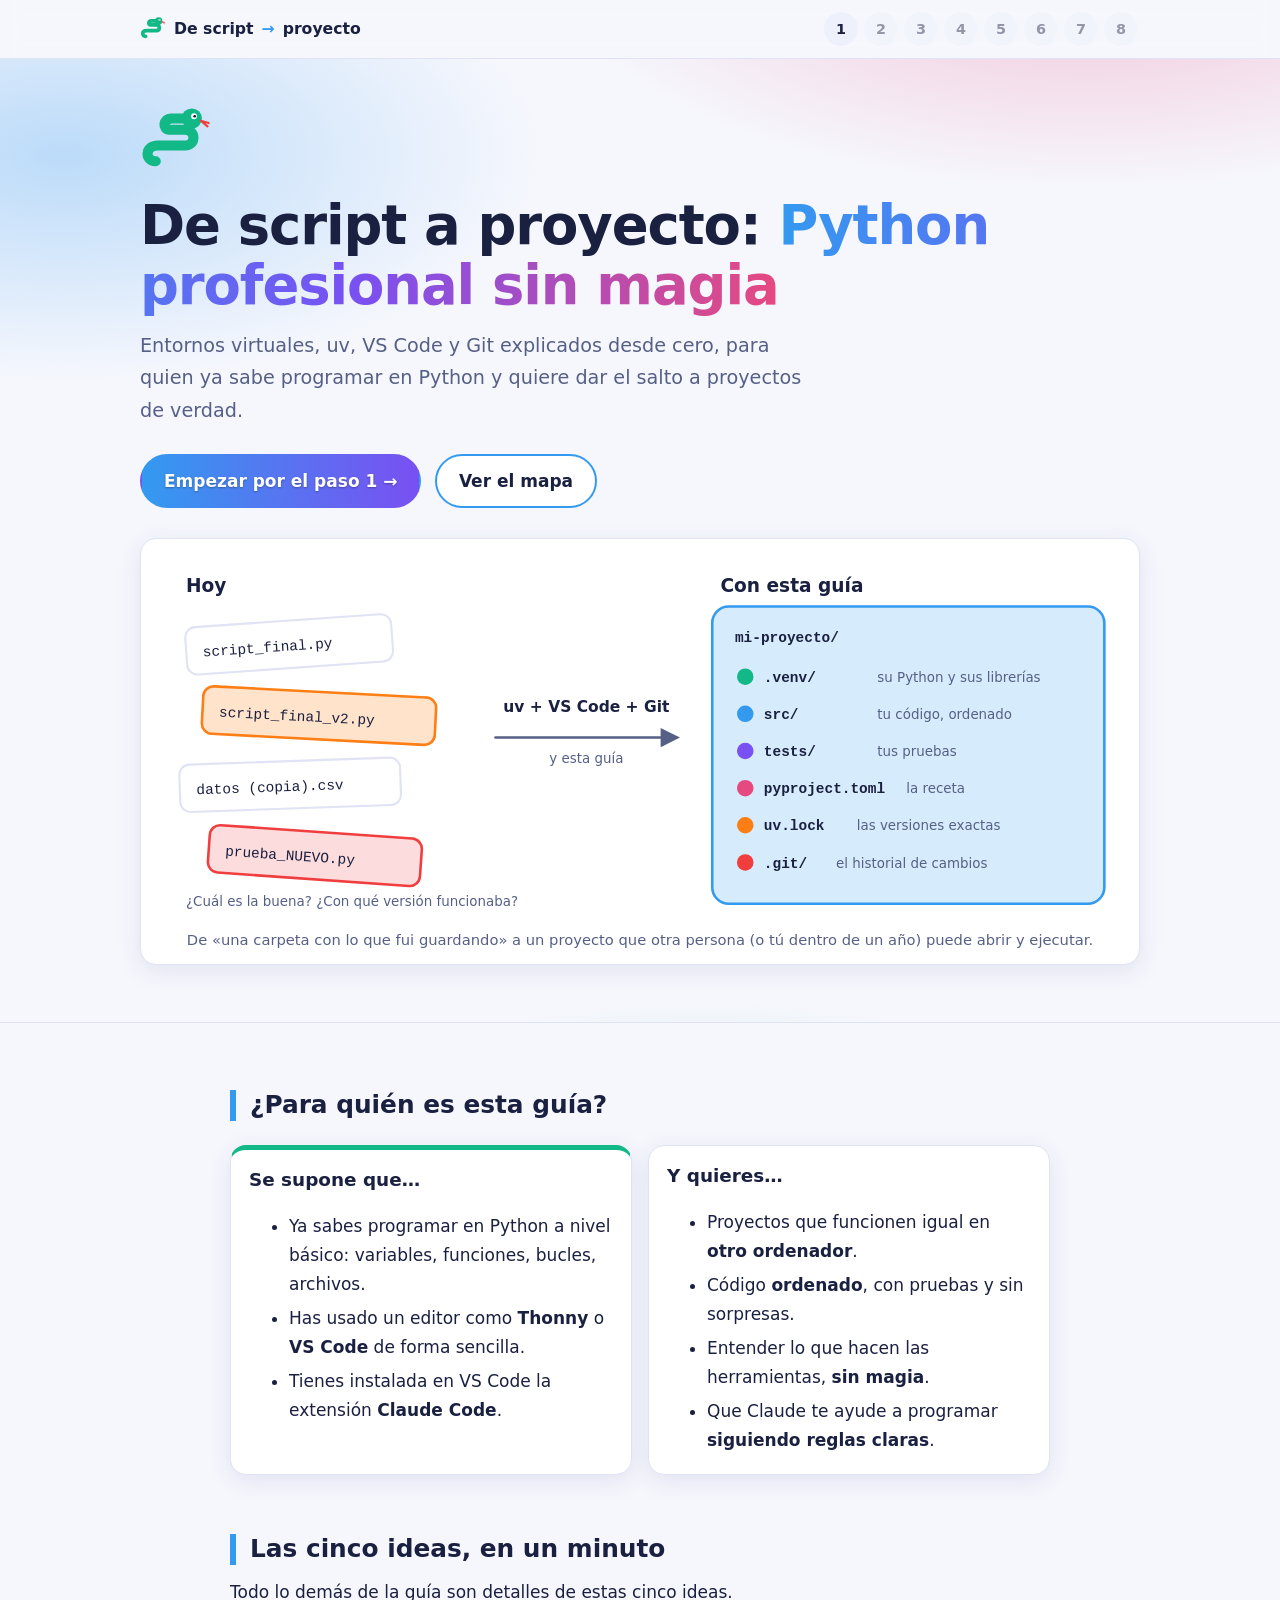
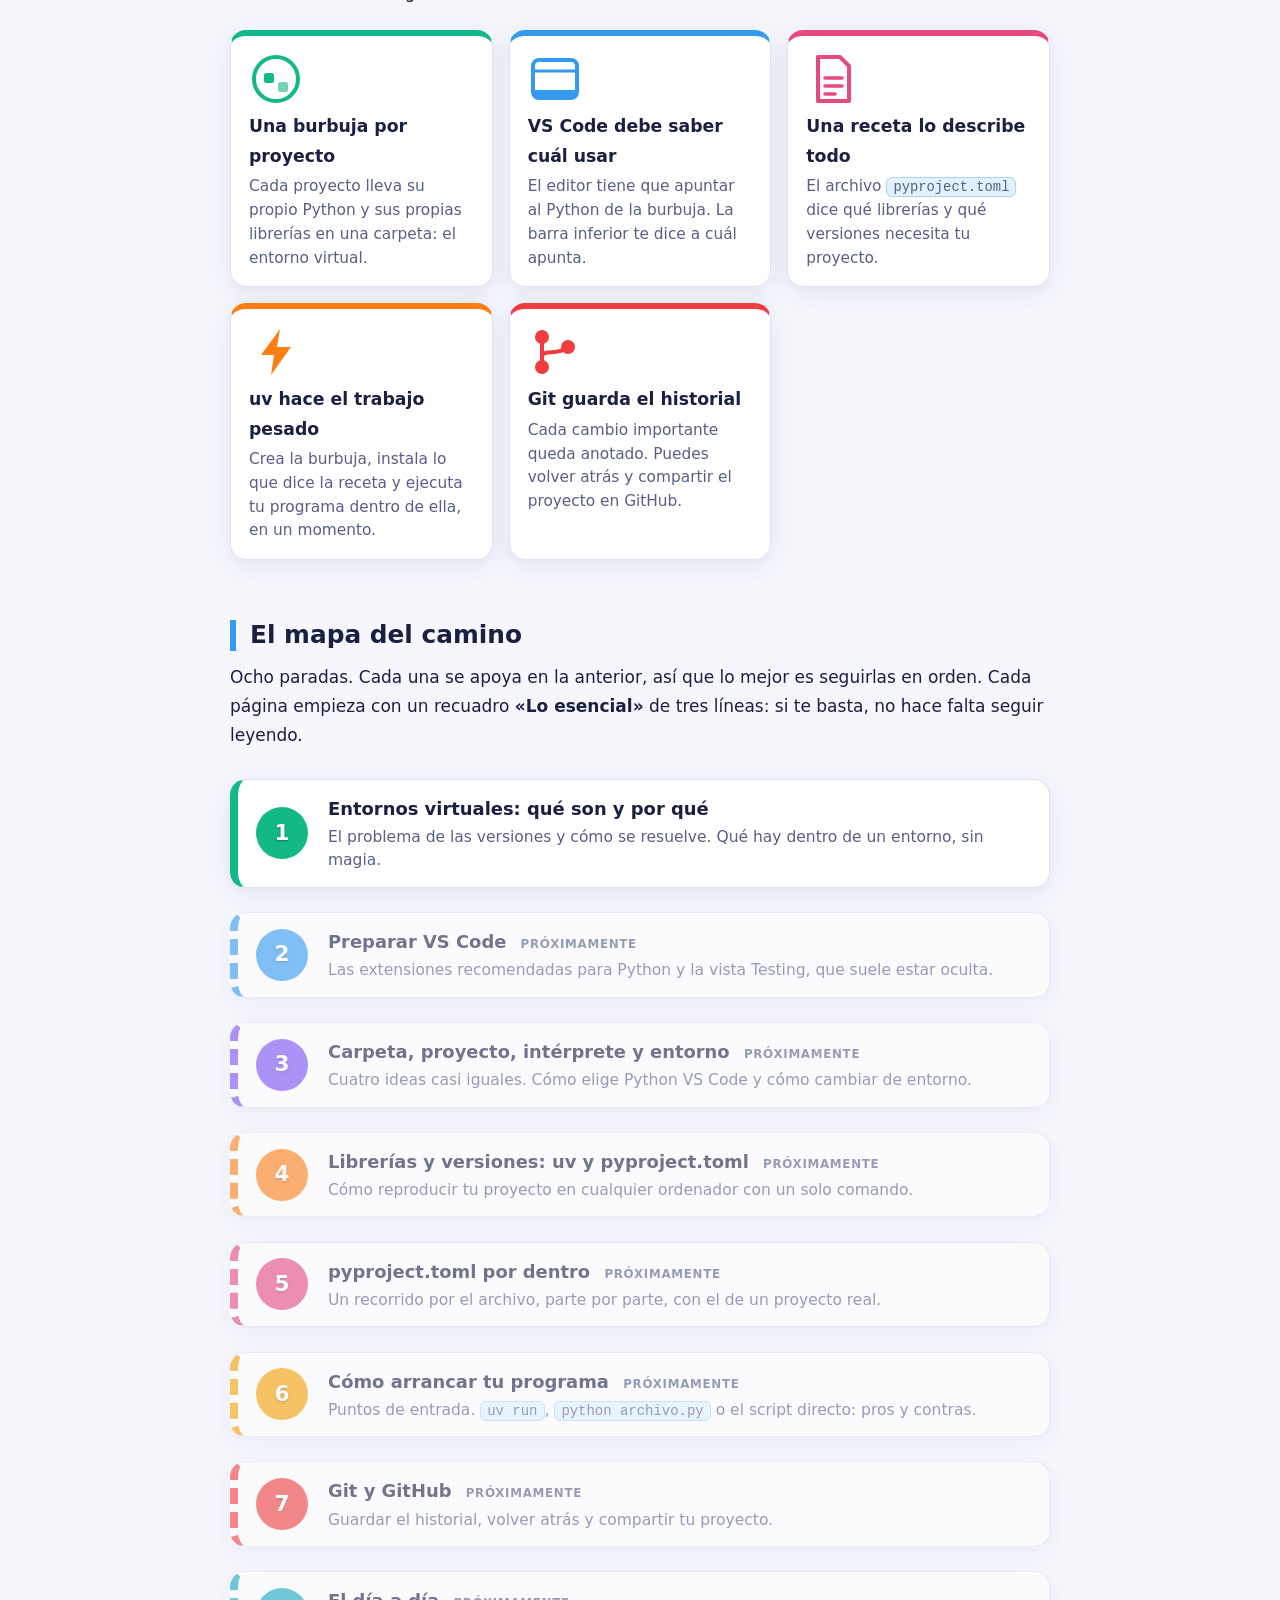
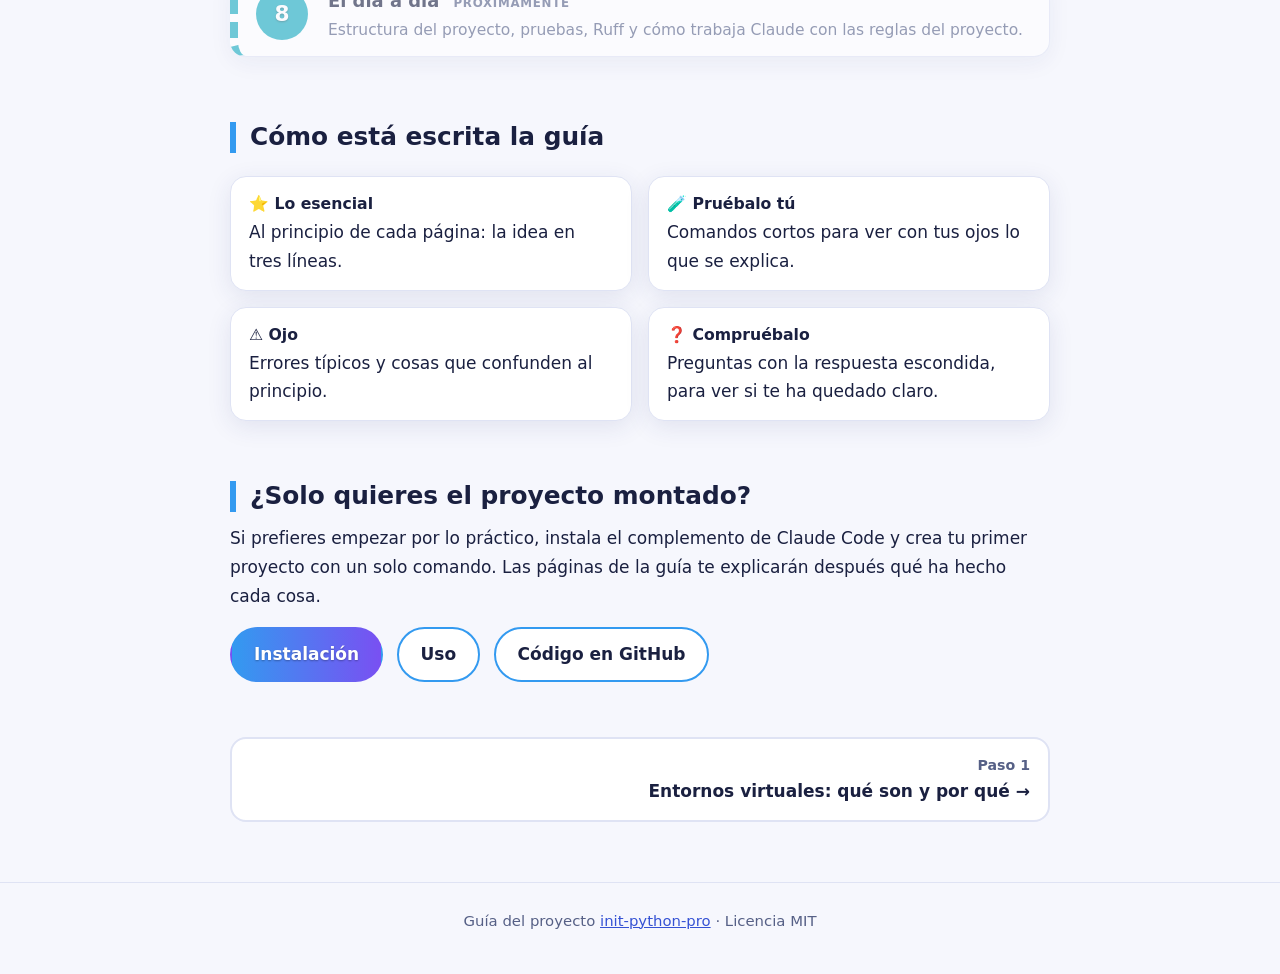
==== docs/index.html @ 2c2b17d3 "docs: serpiente propia en la cabecera y la portada Co-Authored-By: Claude Sonnet 5.5 <noreply@anthro" ====
<!DOCTYPE html>
<html lang="es">
<head>
  <meta charset="UTF-8">
  <meta name="viewport" content="width=device-width, initial-scale=1">
  <meta name="color-scheme" content="light dark">
  <title>De script a proyecto: Python profesional sin magia</title>
  <meta name="description" content="Entornos virtuales, uv, VS Code y Git explicados desde cero, para quien ya sabe programar en Python y quiere hacer proyectos más profesionales.">
  <link rel="icon" href="data:image/svg+xml,%3Csvg xmlns='http://www.w3.org/2000/svg' viewBox='0 0 100 100'%3E%3Ctext y='.9em' font-size='90'%3E🧭%3C/text%3E%3C/svg%3E">
  <link rel="stylesheet" href="estilo.css">
</head>
<body data-pagina="inicio">
  <a class="saltar" href="#contenido">Saltar al contenido</a>

  <header class="barra">
    <div class="barra-interior">
      <a class="marca" href="index.html" aria-current="page"><svg class="serpiente" viewBox="0 0 64 64" aria-hidden="true"><path d="M14 50 C4 50 4 36 16 36 L40 36 C50 36 50 22 40 22 L26 22 C20 22 20 12 28 12 L40 12" fill="none" stroke="#12b886" stroke-width="9" stroke-linecap="round" stroke-linejoin="round"/><circle cx="46" cy="12" r="9" fill="#12b886"/><circle cx="48" cy="10" r="2.6" fill="#fff"/><circle cx="48.6" cy="10" r="1.2" fill="#1b1b2f"/><path d="M54 14 l7 2 m-7 -2 l6 5" stroke="#f03e3e" stroke-width="2" stroke-linecap="round" fill="none"/></svg>De script <span>→</span> proyecto</a>
      <nav class="camino" aria-label="Pasos de la guía">
        <a href="entornos-virtuales.html" title="1. Entornos virtuales">1</a>
        <span title="2. Preparar VS Code (próximamente)">2</span>
        <span title="3. Carpeta, proyecto, intérprete y entorno (próximamente)">3</span>
        <span title="4. Librerías y versiones (próximamente)">4</span>
        <span title="5. pyproject.toml por dentro (próximamente)">5</span>
        <span title="6. Cómo arrancar tu programa (próximamente)">6</span>
        <span title="7. Git y GitHub (próximamente)">7</span>
        <span title="8. El día a día (próximamente)">8</span>
      </nav>
    </div>
  </header>

  <div class="hero">
    <div class="hero-interior">
      <div class="hero-serpiente"><svg class="serpiente grande" viewBox="0 0 64 64" aria-hidden="true"><path d="M14 50 C4 50 4 36 16 36 L40 36 C50 36 50 22 40 22 L26 22 C20 22 20 12 28 12 L40 12" fill="none" stroke="#12b886" stroke-width="9" stroke-linecap="round" stroke-linejoin="round"/><circle cx="46" cy="12" r="9" fill="#12b886"/><circle cx="48" cy="10" r="2.6" fill="#fff"/><circle cx="48.6" cy="10" r="1.2" fill="#1b1b2f"/><path d="M54 14 l7 2 m-7 -2 l6 5" stroke="#f03e3e" stroke-width="2" stroke-linecap="round" fill="none"/></svg></div>
      <h1>De script a proyecto: <em>Python profesional sin magia</em></h1>
      <p class="sub">Entornos virtuales, uv, VS Code y Git explicados desde cero, para quien ya sabe programar en Python y quiere dar el salto a proyectos de verdad.</p>
      <p>
        <a class="boton principal" href="entornos-virtuales.html">Empezar por el paso 1 →</a>
        <a class="boton" href="#mapa">Ver el mapa</a>
      </p>

      <figure class="ilustracion" style="margin-top: 26px;">
        <svg viewBox="0 0 940 350" role="img" aria-labelledby="hero-t hero-d">
          <title id="hero-t">De una carpeta con scripts sueltos a un proyecto ordenado</title>
          <desc id="hero-d">A la izquierda, archivos con nombres como script_final y script_final_v2 mezclados sin orden. A la derecha, una carpeta de proyecto con entorno virtual, código, pruebas, la receta pyproject.toml y el historial de Git.</desc>
          <defs>
            <marker id="flecha-hero" viewBox="0 0 12 12" refX="9" refY="6" markerWidth="9" markerHeight="9" orient="auto">
              <path d="M1 1 L11 6 L1 11 z" fill="var(--muted)"/>
            </marker>
          </defs>

          <text x="30" y="34" class="sv-titulo">Hoy</text>
          <g transform="rotate(-4 125 85)"><rect x="30" y="62" width="200" height="46" rx="10" class="sv-caja"/><text x="46" y="91" class="sv-mono">script_final.py</text></g>
          <g transform="rotate(3 145 152)"><rect x="46" y="130" width="226" height="46" rx="10" class="sv-naranja"/><text x="62" y="159" class="sv-mono">script_final_v2.py</text></g>
          <g transform="rotate(-2 125 222)"><rect x="24" y="198" width="214" height="46" rx="10" class="sv-caja"/><text x="40" y="227" class="sv-mono">datos (copia).csv</text></g>
          <g transform="rotate(4 150 288)"><rect x="52" y="266" width="206" height="46" rx="10" class="sv-rojo"/><text x="68" y="295" class="sv-mono">prueba_NUEVO.py</text></g>
          <text x="30" y="338" class="sv-pequeno">¿Cuál es la buena? ¿Con qué versión funcionaba?</text>

          <path d="M330 175 L505 175" class="sv-linea" marker-end="url(#flecha-hero)"/>
          <text x="418" y="150" text-anchor="middle" class="sv-text">uv + VS Code + Git</text>
          <text x="418" y="200" text-anchor="middle" class="sv-pequeno">y esta guía</text>

          <text x="548" y="34" class="sv-titulo">Con esta guía</text>
          <rect x="540" y="48" width="380" height="288" rx="16" class="sv-azul"/>
          <text x="562" y="82" class="sv-mono-b">mi-proyecto/</text>

          <circle cx="572" cy="116" r="8" class="sv-s-verde"/>
          <text x="590" y="121" class="sv-mono-b">.venv/</text>
          <text x="700" y="121" class="sv-pequeno">su Python y sus librerías</text>

          <circle cx="572" cy="152" r="8" class="sv-s-azul"/>
          <text x="590" y="157" class="sv-mono-b">src/</text>
          <text x="700" y="157" class="sv-pequeno">tu código, ordenado</text>

          <circle cx="572" cy="188" r="8" class="sv-s-violeta"/>
          <text x="590" y="193" class="sv-mono-b">tests/</text>
          <text x="700" y="193" class="sv-pequeno">tus pruebas</text>

          <circle cx="572" cy="224" r="8" class="sv-s-rosa"/>
          <text x="590" y="229" class="sv-mono-b">pyproject.toml</text>
          <text x="728" y="229" class="sv-pequeno">la receta</text>

          <circle cx="572" cy="260" r="8" class="sv-s-naranja"/>
          <text x="590" y="265" class="sv-mono-b">uv.lock</text>
          <text x="680" y="265" class="sv-pequeno">las versiones exactas</text>

          <circle cx="572" cy="296" r="8" class="sv-s-rojo"/>
          <text x="590" y="301" class="sv-mono-b">.git/</text>
          <text x="660" y="301" class="sv-pequeno">el historial de cambios</text>
        </svg>
        <figcaption>De «una carpeta con lo que fui guardando» a un proyecto que otra persona (o tú dentro de un año) puede abrir y ejecutar.</figcaption>
      </figure>
    </div>
  </div>

  <main id="contenido">

    <h2>¿Para quién es esta guía?</h2>
    <div class="dos-columnas">
      <div class="bien">
        <h3>Se supone que…</h3>
        <ul>
          <li>Ya sabes programar en Python a nivel básico: variables, funciones, bucles, archivos.</li>
          <li>Has usado un editor como <strong>Thonny</strong> o <strong>VS Code</strong> de forma sencilla.</li>
          <li>Tienes instalada en VS Code la extensión <strong>Claude Code</strong>.</li>
        </ul>
      </div>
      <div>
        <h3>Y quieres…</h3>
        <ul>
          <li>Proyectos que funcionen igual en <strong>otro ordenador</strong>.</li>
          <li>Código <strong>ordenado</strong>, con pruebas y sin sorpresas.</li>
          <li>Entender lo que hacen las herramientas, <strong>sin magia</strong>.</li>
          <li>Que Claude te ayude a programar <strong>siguiendo reglas claras</strong>.</li>
        </ul>
      </div>
    </div>

    <h2 id="ideas">Las cinco ideas, en un minuto</h2>
    <p>Todo lo demás de la guía son detalles de estas cinco ideas.</p>
    <div class="ideas">
      <div class="idea" style="--tono: var(--c-venv)">
        <svg viewBox="0 0 54 54" aria-hidden="true"><circle cx="27" cy="27" r="22" fill="none" stroke="var(--c-venv)" stroke-width="4"/><rect x="15" y="21" width="10" height="10" rx="2.5" fill="var(--c-venv)"/><rect x="29" y="30" width="10" height="10" rx="2.5" fill="var(--c-venv)" opacity="0.6"/></svg>
        <h3>Una burbuja por proyecto</h3>
        <p>Cada proyecto lleva su propio Python y sus propias librerías en una carpeta: el entorno virtual.</p>
      </div>
      <div class="idea" style="--tono: var(--c-vscode)">
        <svg viewBox="0 0 54 54" aria-hidden="true"><rect x="5" y="8" width="44" height="38" rx="6" fill="none" stroke="var(--c-vscode)" stroke-width="4"/><line x1="5" y1="19" x2="49" y2="19" stroke="var(--c-vscode)" stroke-width="3"/><rect x="5" y="38" width="44" height="8" rx="3" fill="var(--c-vscode)"/></svg>
        <h3>VS Code debe saber cuál usar</h3>
        <p>El editor tiene que apuntar al Python de la burbuja. La barra inferior te dice a cuál apunta.</p>
      </div>
      <div class="idea" style="--tono: var(--c-toml)">
        <svg viewBox="0 0 54 54" aria-hidden="true"><path d="M12 5h22l9 9v35H12z" fill="none" stroke="var(--c-toml)" stroke-width="4" stroke-linejoin="round"/><line x1="19" y1="26" x2="36" y2="26" stroke="var(--c-toml)" stroke-width="3.5" stroke-linecap="round"/><line x1="19" y1="34" x2="36" y2="34" stroke="var(--c-toml)" stroke-width="3.5" stroke-linecap="round"/><line x1="19" y1="42" x2="29" y2="42" stroke="var(--c-toml)" stroke-width="3.5" stroke-linecap="round"/></svg>
        <h3>Una receta lo describe todo</h3>
        <p>El archivo <code>pyproject.toml</code> dice qué librerías y qué versiones necesita tu proyecto.</p>
      </div>
      <div class="idea" style="--tono: var(--c-libs)">
        <svg viewBox="0 0 54 54" aria-hidden="true"><path d="M31 4 L12 30 H25 L22 50 L42 22 H28 Z" fill="var(--c-libs)" stroke-linejoin="round"/></svg>
        <h3>uv hace el trabajo pesado</h3>
        <p>Crea la burbuja, instala lo que dice la receta y ejecuta tu programa dentro de ella, en un momento.</p>
      </div>
      <div class="idea" style="--tono: var(--c-git)">
        <svg viewBox="0 0 54 54" aria-hidden="true"><path d="M14 18 V36" stroke="var(--c-git)" stroke-width="4" fill="none"/><path d="M14 32 C14 24 30 30 36 24" stroke="var(--c-git)" stroke-width="4" fill="none"/><circle cx="14" cy="12" r="7" fill="var(--c-git)"/><circle cx="14" cy="42" r="7" fill="var(--c-git)"/><circle cx="40" cy="22" r="7" fill="var(--c-git)"/></svg>
        <h3>Git guarda el historial</h3>
        <p>Cada cambio importante queda anotado. Puedes volver atrás y compartir el proyecto en GitHub.</p>
      </div>
    </div>

    <h2 id="mapa">El mapa del camino</h2>
    <p>Ocho paradas. Cada una se apoya en la anterior, así que lo mejor es seguirlas en orden. Cada página empieza con un recuadro <strong>«Lo esencial»</strong> de tres líneas: si te basta, no hace falta seguir leyendo.</p>

    <ol class="mapa">
      <li>
        <a class="parada" style="--tono: var(--c-venv)" href="entornos-virtuales.html">
          <span class="num">1</span>
          <span><h3>Entornos virtuales: qué son y por qué</h3><p>El problema de las versiones y cómo se resuelve. Qué hay dentro de un entorno, sin magia.</p></span>
        </a>
      </li>
      <li>
        <div class="parada pronto" style="--tono: var(--c-vscode)">
          <span class="num">2</span>
          <span><h3>Preparar VS Code <span class="pronto-etiqueta">Próximamente</span></h3><p>Las extensiones recomendadas para Python y la vista Testing, que suele estar oculta.</p></span>
        </div>
      </li>
      <li>
        <div class="parada pronto" style="--tono: var(--c-conceptos)">
          <span class="num">3</span>
          <span><h3>Carpeta, proyecto, intérprete y entorno <span class="pronto-etiqueta">Próximamente</span></h3><p>Cuatro ideas casi iguales. Cómo elige Python VS Code y cómo cambiar de entorno.</p></span>
        </div>
      </li>
      <li>
        <div class="parada pronto" style="--tono: var(--c-libs)">
          <span class="num">4</span>
          <span><h3>Librerías y versiones: uv y pyproject.toml <span class="pronto-etiqueta">Próximamente</span></h3><p>Cómo reproducir tu proyecto en cualquier ordenador con un solo comando.</p></span>
        </div>
      </li>
      <li>
        <div class="parada pronto" style="--tono: var(--c-toml)">
          <span class="num">5</span>
          <span><h3>pyproject.toml por dentro <span class="pronto-etiqueta">Próximamente</span></h3><p>Un recorrido por el archivo, parte por parte, con el de un proyecto real.</p></span>
        </div>
      </li>
      <li>
        <div class="parada pronto" style="--tono: var(--c-arrancar)">
          <span class="num">6</span>
          <span><h3>Cómo arrancar tu programa <span class="pronto-etiqueta">Próximamente</span></h3><p>Puntos de entrada. <code>uv run</code>, <code>python archivo.py</code> o el script directo: pros y contras.</p></span>
        </div>
      </li>
      <li>
        <div class="parada pronto" style="--tono: var(--c-git)">
          <span class="num">7</span>
          <span><h3>Git y GitHub <span class="pronto-etiqueta">Próximamente</span></h3><p>Guardar el historial, volver atrás y compartir tu proyecto.</p></span>
        </div>
      </li>
      <li>
        <div class="parada pronto" style="--tono: var(--c-dia)">
          <span class="num">8</span>
          <span><h3>El día a día <span class="pronto-etiqueta">Próximamente</span></h3><p>Estructura del proyecto, pruebas, Ruff y cómo trabaja Claude con las reglas del proyecto.</p></span>
        </div>
      </li>
    </ol>

    <h2>Cómo está escrita la guía</h2>
    <div class="dos-columnas">
      <div class="recuadro esencial" style="margin:0">
        <span class="etiqueta">⭐ Lo esencial</span>
        Al principio de cada página: la idea en tres líneas.
      </div>
      <div class="recuadro pruebalo" style="margin:0">
        <span class="etiqueta">🧪 Pruébalo tú</span>
        Comandos cortos para ver con tus ojos lo que se explica.
      </div>
      <div class="recuadro ojo" style="margin:0">
        <span class="etiqueta">⚠️ Ojo</span>
        Errores típicos y cosas que confunden al principio.
      </div>
      <div class="recuadro dato" style="margin:0">
        <span class="etiqueta">❓ Compruébalo</span>
        Preguntas con la respuesta escondida, para ver si te ha quedado claro.
      </div>
    </div>

    <h2>¿Solo quieres el proyecto montado?</h2>
    <p>Si prefieres empezar por lo práctico, instala el complemento de Claude Code y crea tu primer proyecto con un solo comando. Las páginas de la guía te explicarán después qué ha hecho cada cosa.</p>
    <p>
      <a class="boton principal" href="https://github.com/clamaveruma/init-python-pro/blob/main/docs/instalacion.md">Instalación</a>
      <a class="boton" href="https://github.com/clamaveruma/init-python-pro/blob/main/docs/uso.md">Uso</a>
      <a class="boton" href="https://github.com/clamaveruma/init-python-pro">Código en GitHub</a>
    </p>

    <nav class="navegacion" aria-label="Siguiente página">
      <a class="sig" href="entornos-virtuales.html" style="flex-basis: 100%;"><small>Paso 1</small>Entornos virtuales: qué son y por qué →</a>
    </nav>
  </main>

  <footer class="pie">
    Guía del proyecto <a href="https://github.com/clamaveruma/init-python-pro">init-python-pro</a> · Licencia MIT
  </footer>
</body>
</html>
---- docs/estilo.css ----
/* De script a proyecto: estilo común de la guía.
   Claro y oscuro automáticos. Cada página fija su color con body[data-pagina]. */

:root {
  --bg: #f6f7fd;
  --surface: #ffffff;
  --surface-2: #eef0fb;
  --text: #1a2040;
  --muted: #566086;
  --border: #dfe3f4;
  --link: #3552d4;
  --sombra: 0 6px 24px rgba(40, 50, 120, 0.1);

  --c-venv: #12b886;
  --c-vscode: #339af0;
  --c-conceptos: #7950f2;
  --c-libs: #fd7e14;
  --c-toml: #e64980;
  --c-arrancar: #f59f00;
  --c-git: #f03e3e;
  --c-dia: #15aabf;

  --acento: var(--c-venv);
  --terminal-bg: #12162f;
  --terminal-text: #e6e9ff;
  --radio: 16px;
}

@media (prefers-color-scheme: dark) {
  :root {
    --bg: #0d1126;
    --surface: #161b38;
    --surface-2: #1d2346;
    --text: #eef0ff;
    --muted: #a6aed4;
    --border: #2b325c;
    --link: #8fa4ff;
    --sombra: 0 6px 24px rgba(0, 0, 0, 0.35);
    --terminal-bg: #0a0d1f;
  }
}

body[data-pagina="inicio"] { --acento: var(--c-vscode); }
body[data-pagina="entornos"] { --acento: var(--c-venv); }
body[data-pagina="vscode"] { --acento: var(--c-vscode); }
body[data-pagina="conceptos"] { --acento: var(--c-conceptos); }
body[data-pagina="librerias"] { --acento: var(--c-libs); }
body[data-pagina="toml"] { --acento: var(--c-toml); }
body[data-pagina="arrancar"] { --acento: var(--c-arrancar); }
body[data-pagina="git"] { --acento: var(--c-git); }
body[data-pagina="dia"] { --acento: var(--c-dia); }

* { box-sizing: border-box; }

html { scroll-behavior: smooth; }

body {
  margin: 0;
  background: var(--bg);
  color: var(--text);
  font: 17px/1.7 system-ui, -apple-system, "Segoe UI", Roboto, "Helvetica Neue", Arial, sans-serif;
  -webkit-font-smoothing: antialiased;
}

a { color: var(--link); }
a:hover { text-decoration-thickness: 2px; }

.saltar {
  position: absolute;
  left: -999px;
  top: 8px;
  background: var(--surface);
  padding: 8px 14px;
  border-radius: 8px;
  z-index: 100;
}
.saltar:focus { left: 8px; }

/* ---------- Barra superior con el camino ---------- */
.barra {
  position: sticky;
  top: 0;
  z-index: 50;
  background: color-mix(in srgb, var(--bg) 88%, transparent);
  backdrop-filter: blur(10px);
  border-bottom: 1px solid var(--border);
}
.barra-interior {
  max-width: 1040px;
  margin: 0 auto;
  padding: 10px 20px;
  display: flex;
  align-items: center;
  gap: 18px;
}
.marca {
  font-weight: 800;
  text-decoration: none;
  color: var(--text);
  white-space: nowrap;
  font-size: 0.98rem;
}
.marca { display: inline-flex; align-items: center; gap: 8px; }
.serpiente { width: 26px; height: 26px; flex: none; }
.serpiente.grande { width: 72px; height: 72px; }
.hero-serpiente { margin-bottom: 10px; }
.marca span { color: var(--acento); }
.camino {
  display: flex;
  gap: 6px;
  overflow-x: auto;
  padding: 2px;
  scrollbar-width: none;
  margin-left: auto;
}
.camino::-webkit-scrollbar { display: none; }
.camino a,
.camino span {
  flex: none;
  min-width: 34px;
  height: 34px;
  display: grid;
  place-items: center;
  border-radius: 999px;
  font-weight: 700;
  font-size: 0.9rem;
  text-decoration: none;
  color: var(--text);
  background: var(--surface-2);
  border: 2px solid transparent;
}
.camino a:hover { border-color: var(--acento); }
.camino a[aria-current="page"] {
  background: var(--acento);
  color: #fff;
  text-shadow: 0 1px 2px rgba(0, 0, 0, 0.35);
}
.camino span { opacity: 0.45; cursor: default; }

/* ---------- Estructura ---------- */
main { max-width: 860px; margin: 0 auto; padding: 8px 20px 60px; }
.ancho { max-width: 1040px; margin: 0 auto; padding: 0 20px; }

.hero {
  background:
    radial-gradient(900px 380px at 85% -10%, color-mix(in srgb, var(--c-toml) 30%, transparent), transparent 60%),
    radial-gradient(800px 380px at 5% 10%, color-mix(in srgb, var(--c-vscode) 30%, transparent), transparent 60%),
    radial-gradient(700px 360px at 55% 120%, color-mix(in srgb, var(--c-venv) 28%, transparent), transparent 60%),
    var(--bg);
  border-bottom: 1px solid var(--border);
}
.hero-interior { max-width: 1040px; margin: 0 auto; padding: 46px 20px 30px; }
.hero h1 {
  font-size: clamp(2rem, 5.4vw, 3.4rem);
  line-height: 1.1;
  margin: 0 0 14px;
  letter-spacing: -0.02em;
}
.hero h1 em {
  font-style: normal;
  background: linear-gradient(90deg, var(--c-vscode), var(--c-conceptos), var(--c-toml));
  -webkit-background-clip: text;
  background-clip: text;
  color: transparent;
}
.hero .sub { font-size: 1.2rem; color: var(--muted); max-width: 680px; margin: 0 0 22px; }

.cabecera-pagina {
  margin: 34px 0 6px;
  padding: 26px 26px 22px;
  border-radius: var(--radio);
  background:
    linear-gradient(135deg, color-mix(in srgb, var(--acento) 22%, var(--surface)), var(--surface) 70%);
  border: 1px solid color-mix(in srgb, var(--acento) 35%, var(--border));
  box-shadow: var(--sombra);
}
.paso {
  display: inline-block;
  font-size: 0.82rem;
  font-weight: 800;
  letter-spacing: 0.06em;
  text-transform: uppercase;
  color: var(--text);
  background: color-mix(in srgb, var(--acento) 30%, var(--surface));
  padding: 3px 12px;
  border-radius: 999px;
}
.cabecera-pagina h1 { font-size: clamp(1.7rem, 4.4vw, 2.5rem); line-height: 1.15; margin: 10px 0 6px; letter-spacing: -0.01em; }
.cabecera-pagina p { margin: 0; color: var(--muted); font-size: 1.08rem; }

h2 {
  font-size: 1.55rem;
  line-height: 1.25;
  margin: 2.4em 0 0.5em;
  padding-left: 14px;
  border-left: 6px solid var(--acento);
}
h3 { font-size: 1.15rem; margin: 1.6em 0 0.3em; }
p { margin: 0.7em 0; }
li { margin: 0.3em 0; }
strong { font-weight: 700; }

code {
  font-family: ui-monospace, "SF Mono", "Cascadia Code", Menlo, Consolas, monospace;
  font-size: 0.9em;
  background: color-mix(in srgb, var(--acento) 14%, var(--surface));
  border: 1px solid color-mix(in srgb, var(--acento) 25%, var(--border));
  padding: 1px 6px;
  border-radius: 6px;
  word-break: break-word;
}

/* ---------- Recuadros ---------- */
.recuadro {
  border-radius: var(--radio);
  padding: 16px 20px;
  margin: 1.4em 0;
  border: 1px solid var(--border);
  background: var(--surface);
  box-shadow: var(--sombra);
}
.recuadro > :first-child { margin-top: 0; }
.recuadro > :last-child { margin-bottom: 0; }
.recuadro .etiqueta {
  display: block;
  font-weight: 800;
  margin-bottom: 6px;
  font-size: 0.98rem;
}
.esencial {
  background: color-mix(in srgb, var(--acento) 12%, var(--surface));
  border-color: color-mix(in srgb, var(--acento) 45%, var(--border));
}
.pruebalo {
  background: color-mix(in srgb, var(--c-conceptos) 10%, var(--surface));
  border-color: color-mix(in srgb, var(--c-conceptos) 40%, var(--border));
}
.ojo {
  background: color-mix(in srgb, var(--c-arrancar) 14%, var(--surface));
  border-color: color-mix(in srgb, var(--c-arrancar) 50%, var(--border));
}
.dato {
  background: color-mix(in srgb, var(--c-vscode) 10%, var(--surface));
  border-color: color-mix(in srgb, var(--c-vscode) 40%, var(--border));
}

/* ---------- Terminal ---------- */
pre.terminal {
  background: var(--terminal-bg);
  color: var(--terminal-text);
  border-radius: 14px;
  padding: 16px 18px 18px;
  margin: 1em 0;
  overflow-x: auto;
  font: 0.88rem/1.6 ui-monospace, "SF Mono", "Cascadia Code", Menlo, Consolas, monospace;
  border: 1px solid #2a3158;
  box-shadow: var(--sombra);
}
pre.terminal::before {
  content: "";
  display: block;
  width: 11px;
  height: 11px;
  border-radius: 50%;
  background: #ff6b6b;
  box-shadow: 18px 0 0 #ffd43b, 36px 0 0 #51cf66;
  margin-bottom: 14px;
}
pre.terminal .p { color: #63e6be; font-weight: 700; }
pre.terminal .c { color: #8f98c4; font-style: italic; }
pre.terminal .h { color: #ffd43b; font-weight: 700; }
pre.terminal .v { color: #69db7c; font-weight: 700; }
pre.terminal .r { color: #ff8787; }

/* ---------- Ilustraciones ---------- */
figure.ilustracion {
  margin: 1.6em 0;
  padding: 18px 14px 12px;
  background: var(--surface);
  border: 1px solid var(--border);
  border-radius: var(--radio);
  box-shadow: var(--sombra);
}
figure.ilustracion svg { width: 100%; height: auto; display: block; }
figure.ilustracion figcaption {
  text-align: center;
  color: var(--muted);
  font-size: 0.92rem;
  margin-top: 8px;
}
.sv-text { fill: var(--text); font: 600 15px system-ui, sans-serif; }
.sv-titulo { fill: var(--text); font: 800 18px system-ui, sans-serif; }
.sv-pequeno { fill: var(--muted); font: 500 13px system-ui, sans-serif; }
.sv-mono { fill: var(--text); font: 500 14px ui-monospace, Menlo, Consolas, monospace; }
.sv-mono-b { fill: var(--text); font: 700 14px ui-monospace, Menlo, Consolas, monospace; }
.sv-blanco { fill: #fff; font: 800 15px system-ui, sans-serif; }
.sv-caja { fill: var(--surface); stroke: var(--border); stroke-width: 2; }
.sv-gris { fill: var(--surface-2); stroke: var(--border); stroke-width: 2; }
.sv-linea { stroke: var(--muted); stroke-width: 2.5; fill: none; stroke-linecap: round; stroke-linejoin: round; }
.sv-punteada { stroke: var(--muted); stroke-width: 2; fill: none; stroke-dasharray: 6 6; stroke-linecap: round; }
.sv-verde { fill: color-mix(in srgb, var(--c-venv) 20%, var(--surface)); stroke: var(--c-venv); stroke-width: 2.5; }
.sv-azul { fill: color-mix(in srgb, var(--c-vscode) 20%, var(--surface)); stroke: var(--c-vscode); stroke-width: 2.5; }
.sv-violeta { fill: color-mix(in srgb, var(--c-conceptos) 20%, var(--surface)); stroke: var(--c-conceptos); stroke-width: 2.5; }
.sv-naranja { fill: color-mix(in srgb, var(--c-libs) 22%, var(--surface)); stroke: var(--c-libs); stroke-width: 2.5; }
.sv-rosa { fill: color-mix(in srgb, var(--c-toml) 20%, var(--surface)); stroke: var(--c-toml); stroke-width: 2.5; }
.sv-amarillo { fill: color-mix(in srgb, var(--c-arrancar) 24%, var(--surface)); stroke: var(--c-arrancar); stroke-width: 2.5; }
.sv-rojo { fill: color-mix(in srgb, var(--c-git) 18%, var(--surface)); stroke: var(--c-git); stroke-width: 2.5; }
.sv-cian { fill: color-mix(in srgb, var(--c-dia) 20%, var(--surface)); stroke: var(--c-dia); stroke-width: 2.5; }
.sv-s-verde { fill: var(--c-venv); }
.sv-s-azul { fill: var(--c-vscode); }
.sv-s-violeta { fill: var(--c-conceptos); }
.sv-s-naranja { fill: var(--c-libs); }
.sv-s-rosa { fill: var(--c-toml); }
.sv-s-rojo { fill: var(--c-git); }
.sv-trazo-rojo { stroke: var(--c-git); stroke-width: 4; fill: none; stroke-linecap: round; }
.sv-trazo-verde { stroke: var(--c-venv); stroke-width: 4; fill: none; stroke-linecap: round; stroke-linejoin: round; }

/* ---------- Rejillas y tarjetas ---------- */
.dos-columnas {
  display: grid;
  grid-template-columns: 1fr 1fr;
  gap: 16px;
  margin: 1.4em 0;
}
.dos-columnas > div {
  background: var(--surface);
  border: 1px solid var(--border);
  border-radius: var(--radio);
  padding: 14px 18px;
  box-shadow: var(--sombra);
}
.dos-columnas > div > :first-child { margin-top: 0; }
.dos-columnas > div > :last-child { margin-bottom: 0; }
.mal { border-top: 5px solid var(--c-git) !important; }
.bien { border-top: 5px solid var(--c-venv) !important; }

.ideas {
  display: grid;
  grid-template-columns: repeat(auto-fit, minmax(230px, 1fr));
  gap: 16px;
  margin: 1.4em 0;
}
.idea {
  background: var(--surface);
  border: 1px solid var(--border);
  border-top: 6px solid var(--tono, var(--acento));
  border-radius: var(--radio);
  padding: 16px 18px;
  box-shadow: var(--sombra);
}
.idea svg { width: 54px; height: 54px; display: block; margin-bottom: 6px; }
.idea h3 { margin: 0 0 4px; font-size: 1.08rem; }
.idea p { margin: 0; color: var(--muted); font-size: 0.96rem; line-height: 1.55; }

.mapa { display: grid; gap: 14px; margin: 1.4em 0; padding: 0; list-style: none; }
.parada {
  display: grid;
  grid-template-columns: 56px 1fr;
  gap: 16px;
  align-items: center;
  background: var(--surface);
  border: 1px solid var(--border);
  border-left: 8px solid var(--tono);
  border-radius: var(--radio);
  padding: 14px 18px;
  box-shadow: var(--sombra);
  text-decoration: none;
  color: inherit;
  margin: 0;
}
a.parada:hover { transform: translateY(-2px); border-color: var(--tono); }
.parada .num {
  width: 52px;
  height: 52px;
  border-radius: 50%;
  display: grid;
  place-items: center;
  font-weight: 900;
  font-size: 1.35rem;
  color: #fff;
  background: var(--tono);
  text-shadow: 0 1px 2px rgba(0, 0, 0, 0.35);
}
.parada h3 { margin: 0 0 2px; font-size: 1.12rem; }
.parada p { margin: 0; color: var(--muted); font-size: 0.97rem; line-height: 1.5; }
.parada.pronto { opacity: 0.6; border-left-style: dashed; }
.parada .pronto-etiqueta {
  font-size: 0.74rem;
  font-weight: 800;
  text-transform: uppercase;
  letter-spacing: 0.06em;
  color: var(--muted);
  margin-left: 8px;
}

.boton {
  display: inline-block;
  padding: 11px 22px;
  border-radius: 999px;
  font-weight: 800;
  text-decoration: none;
  margin: 4px 8px 4px 0;
  border: 2px solid var(--c-vscode);
  color: var(--text);
  background: var(--surface);
}
.boton.principal {
  background: linear-gradient(90deg, var(--c-vscode), var(--c-conceptos));
  border-color: transparent;
  color: #fff;
  text-shadow: 0 1px 2px rgba(0, 0, 0, 0.3);
}
.boton:hover { filter: brightness(1.08); }

/* ---------- Tablas y desplegables ---------- */
table { width: 100%; border-collapse: collapse; margin: 1.2em 0; background: var(--surface); border-radius: 12px; overflow: hidden; box-shadow: var(--sombra); font-size: 0.97rem; }
th, td { padding: 10px 14px; text-align: left; border-bottom: 1px solid var(--border); vertical-align: top; }
th { background: color-mix(in srgb, var(--acento) 18%, var(--surface)); }
tr:last-child td { border-bottom: 0; }

details {
  background: var(--surface);
  border: 1px solid var(--border);
  border-radius: 12px;
  padding: 10px 16px;
  margin: 10px 0;
}
details summary { cursor: pointer; font-weight: 700; }
details[open] { border-color: var(--acento); }
details > :not(summary):first-of-type { margin-top: 10px; }

/* ---------- Navegación entre páginas y pie ---------- */
.navegacion {
  display: flex;
  justify-content: space-between;
  gap: 14px;
  margin: 3em 0 0;
  flex-wrap: wrap;
}
.navegacion a,
.navegacion span {
  display: block;
  flex: 1 1 240px;
  padding: 14px 18px;
  border-radius: var(--radio);
  border: 2px solid var(--border);
  background: var(--surface);
  text-decoration: none;
  color: var(--text);
  font-weight: 700;
}
.navegacion a:hover { border-color: var(--acento); }
.navegacion small { display: block; color: var(--muted); font-weight: 600; }
.navegacion .sig { text-align: right; }
.navegacion span { opacity: 0.55; border-style: dashed; }

footer.pie {
  border-top: 1px solid var(--border);
  padding: 26px 20px 40px;
  text-align: center;
  color: var(--muted);
  font-size: 0.93rem;
}

@media (max-width: 720px) {
  body { font-size: 16px; }
  .dos-columnas { grid-template-columns: 1fr; }
  .marca { display: none; }
  figure.ilustracion { overflow-x: auto; }
  figure.ilustracion svg { width: 720px; max-width: none; }
  figure.ilustracion figcaption { position: sticky; left: 0; }
  .camino { margin-left: 0; }
  .cabecera-pagina { padding: 20px 18px; }
  .parada { grid-template-columns: 46px 1fr; gap: 12px; padding: 12px 14px; }
  .parada .num { width: 42px; height: 42px; font-size: 1.1rem; }
}

@media (prefers-reduced-motion: reduce) {
  html { scroll-behavior: auto; }
  a.parada:hover { transform: none; }
}
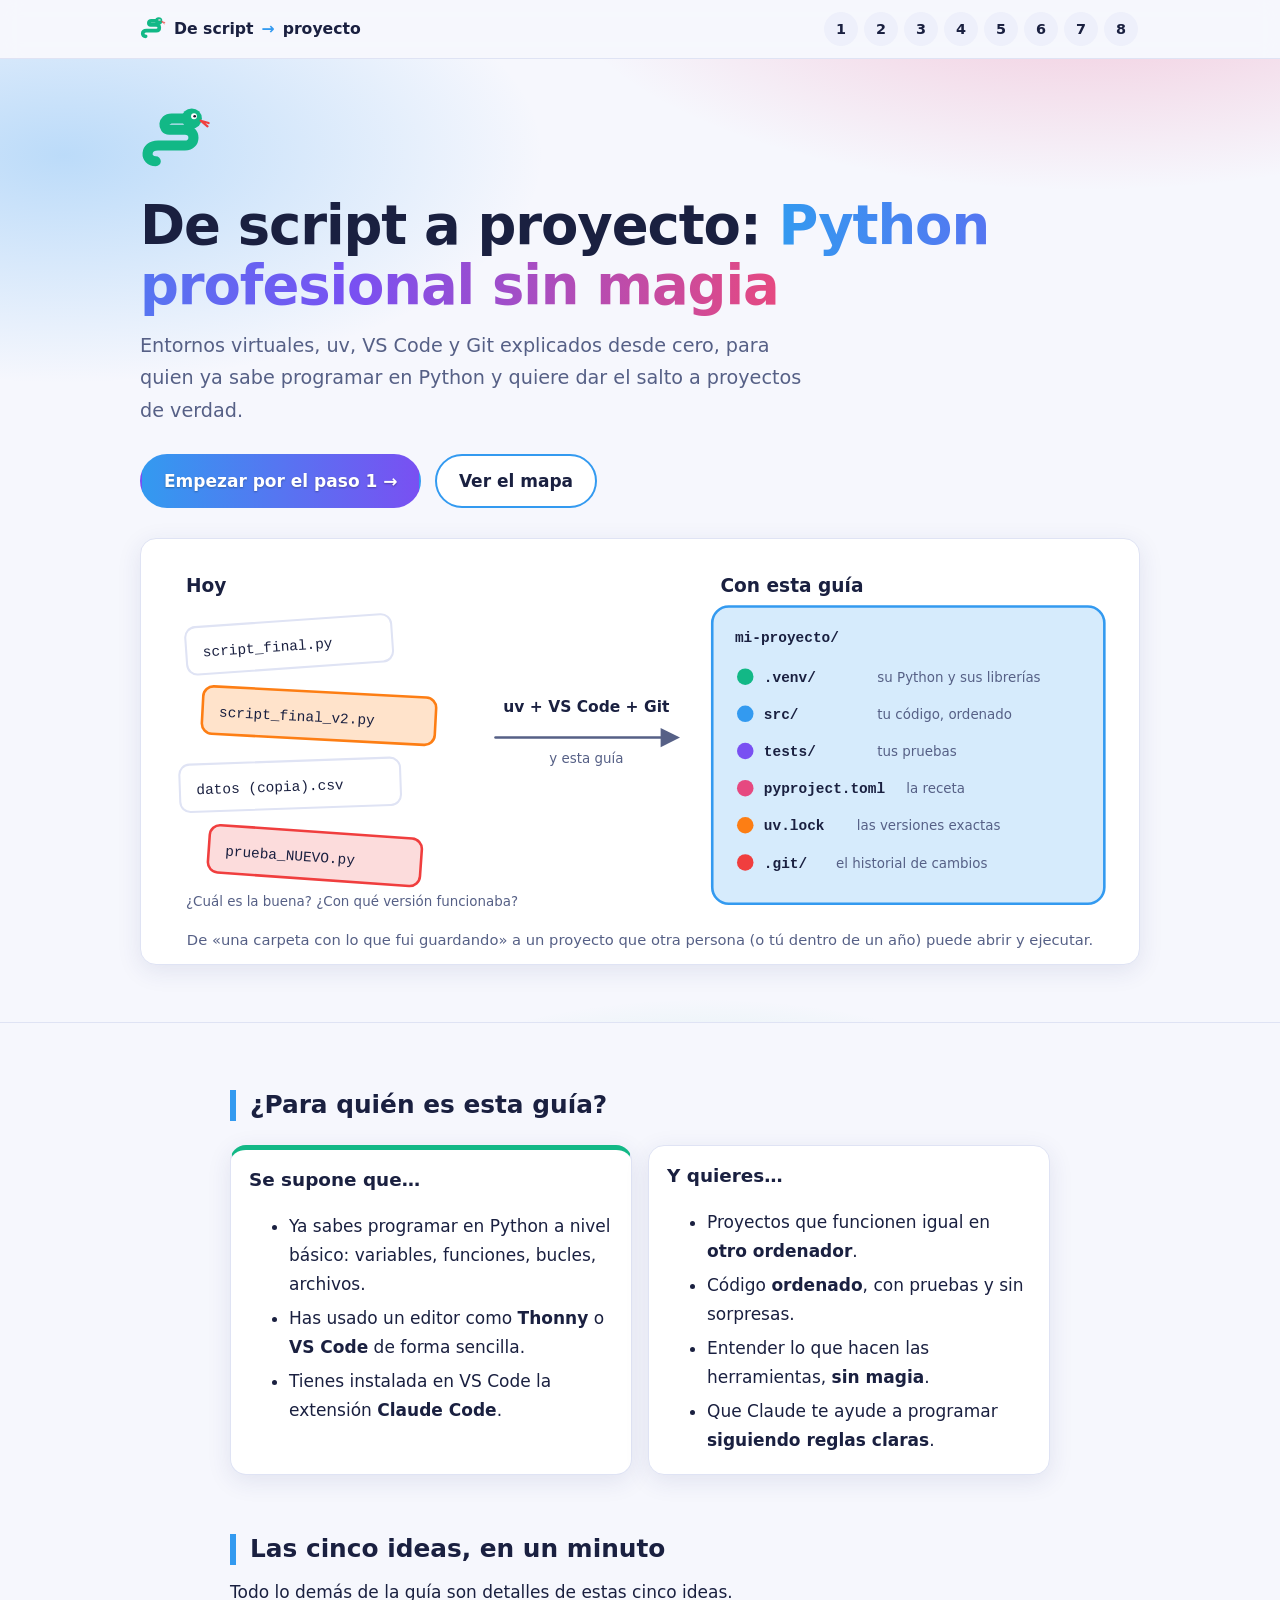
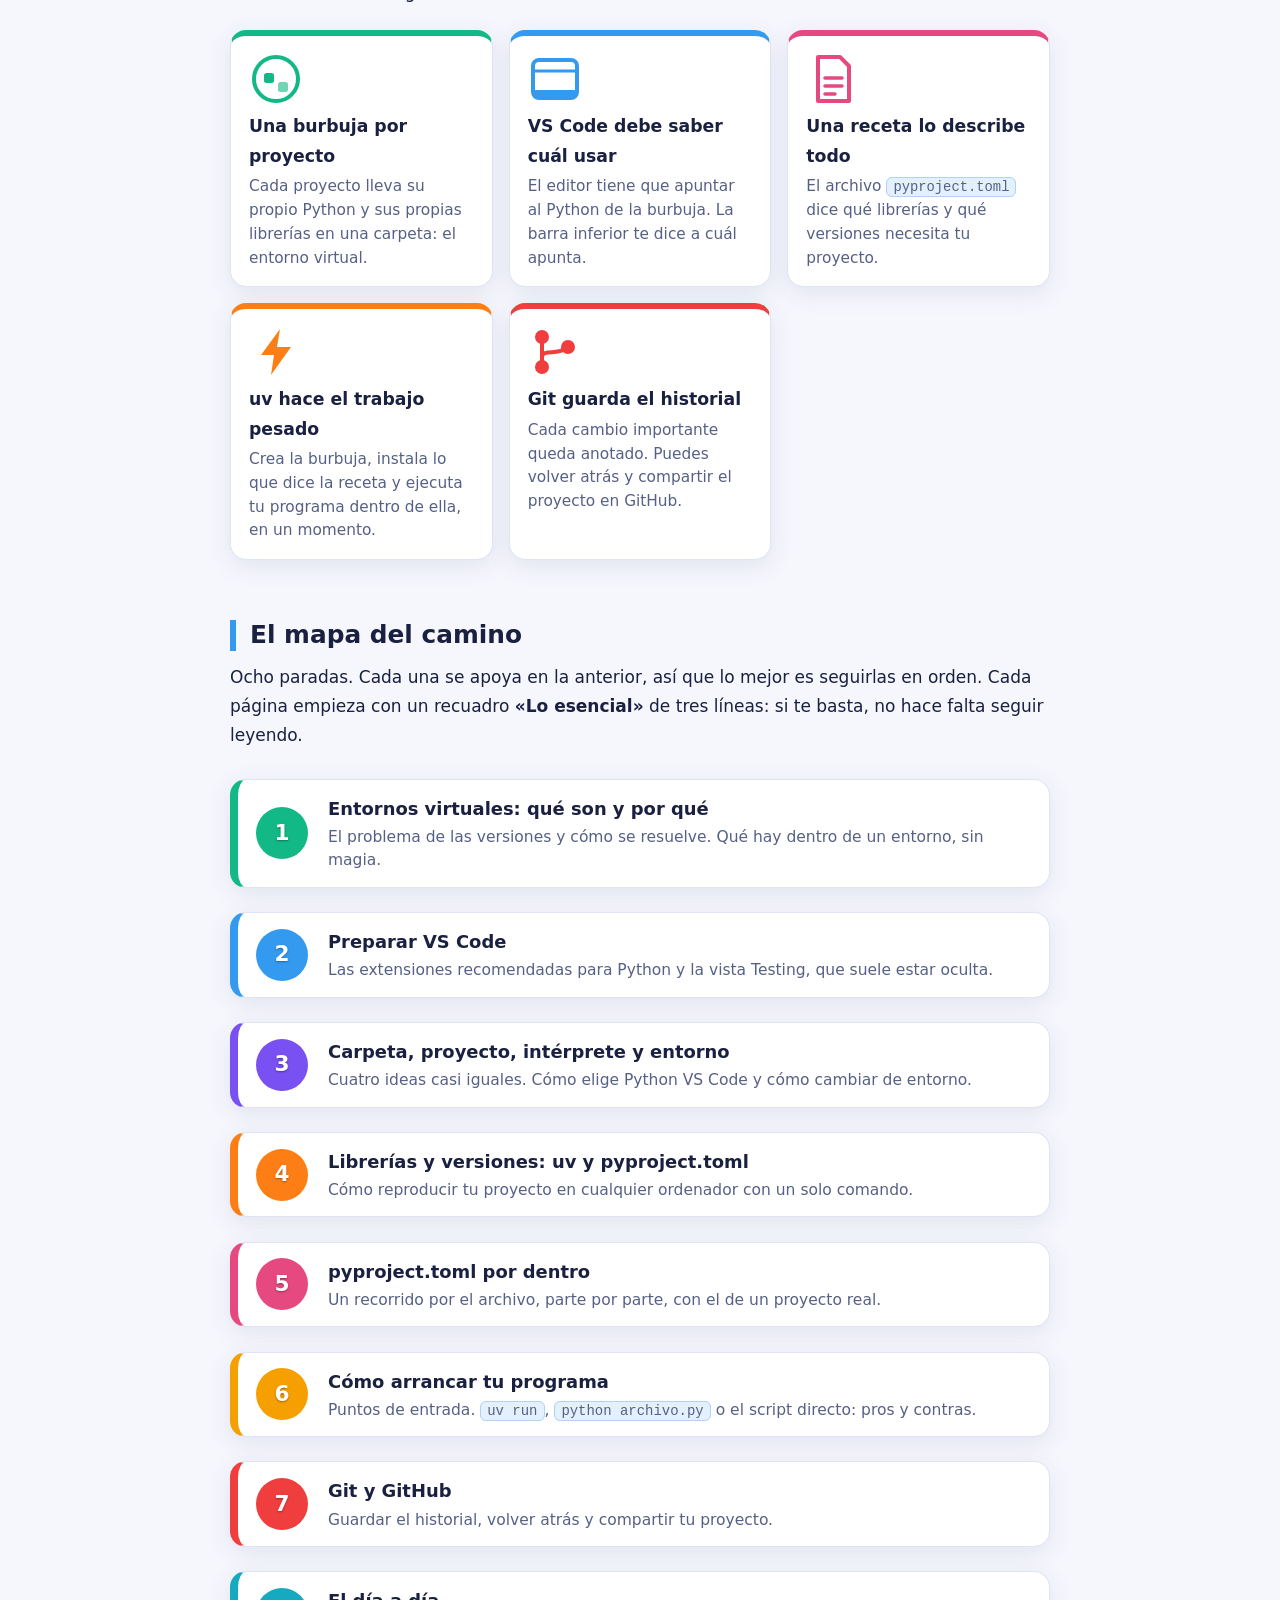
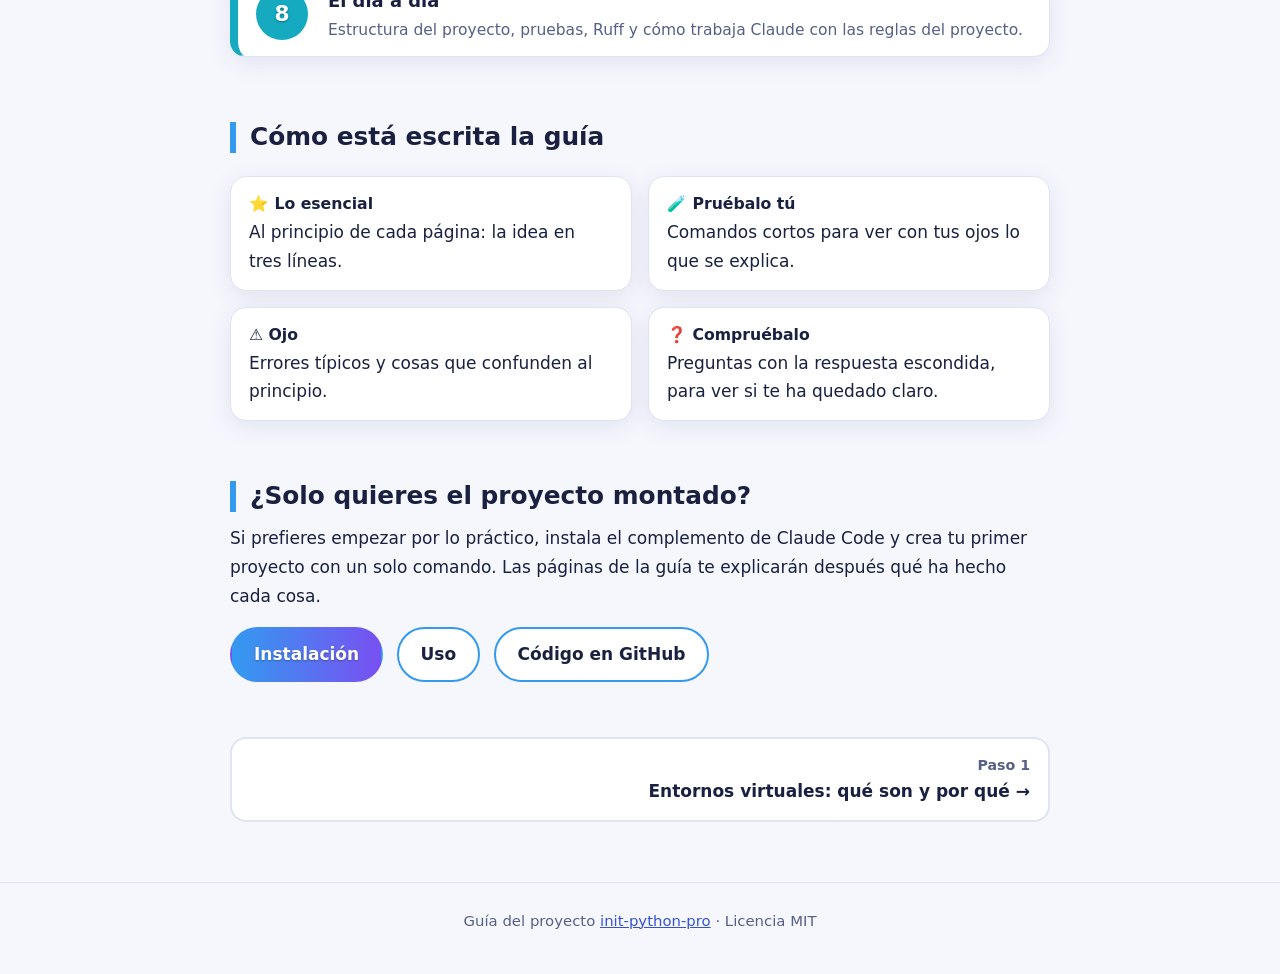
==== commit f661abc7: "docs: guía completa, pasos 2 a 8 con ilustraciones Co-Authored-By: Claude Sonnet 5.5 <noreply@anthro" ====
--- a/docs/index.html
+++ b/docs/index.html
@@ -17,13 +17,13 @@
       <a class="marca" href="index.html" aria-current="page"><svg class="serpiente" viewBox="0 0 64 64" aria-hidden="true"><path d="M14 50 C4 50 4 36 16 36 L40 36 C50 36 50 22 40 22 L26 22 C20 22 20 12 28 12 L40 12" fill="none" stroke="#12b886" stroke-width="9" stroke-linecap="round" stroke-linejoin="round"/><circle cx="46" cy="12" r="9" fill="#12b886"/><circle cx="48" cy="10" r="2.6" fill="#fff"/><circle cx="48.6" cy="10" r="1.2" fill="#1b1b2f"/><path d="M54 14 l7 2 m-7 -2 l6 5" stroke="#f03e3e" stroke-width="2" stroke-linecap="round" fill="none"/></svg>De script <span>→</span> proyecto</a>
       <nav class="camino" aria-label="Pasos de la guía">
         <a href="entornos-virtuales.html" title="1. Entornos virtuales">1</a>
-        <span title="2. Preparar VS Code (próximamente)">2</span>
-        <span title="3. Carpeta, proyecto, intérprete y entorno (próximamente)">3</span>
-        <span title="4. Librerías y versiones (próximamente)">4</span>
-        <span title="5. pyproject.toml por dentro (próximamente)">5</span>
-        <span title="6. Cómo arrancar tu programa (próximamente)">6</span>
-        <span title="7. Git y GitHub (próximamente)">7</span>
-        <span title="8. El día a día (próximamente)">8</span>
+        <a href="preparar-vscode.html" title="2. Preparar VS Code">2</a>
+        <a href="carpeta-interprete-entorno.html" title="3. Carpeta, proyecto, intérprete y entorno">3</a>
+        <a href="librerias-uv.html" title="4. Librerías y versiones">4</a>
+        <a href="pyproject-toml.html" title="5. pyproject.toml por dentro">5</a>
+        <a href="arrancar-programa.html" title="6. Cómo arrancar tu programa">6</a>
+        <a href="git-github.html" title="7. Git y GitHub">7</a>
+        <a href="dia-a-dia.html" title="8. El día a día">8</a>
       </nav>
     </div>
   </header>
@@ -156,46 +156,46 @@
         </a>
       </li>
       <li>
-        <div class="parada pronto" style="--tono: var(--c-vscode)">
+        <a class="parada" style="--tono: var(--c-vscode)" href="preparar-vscode.html">
           <span class="num">2</span>
-          <span><h3>Preparar VS Code <span class="pronto-etiqueta">Próximamente</span></h3><p>Las extensiones recomendadas para Python y la vista Testing, que suele estar oculta.</p></span>
-        </div>
-      </li>
-      <li>
-        <div class="parada pronto" style="--tono: var(--c-conceptos)">
+          <span><h3>Preparar VS Code</h3><p>Las extensiones recomendadas para Python y la vista Testing, que suele estar oculta.</p></span>
+        </a>
+      </li>
+      <li>
+        <a class="parada" style="--tono: var(--c-conceptos)" href="carpeta-interprete-entorno.html">
           <span class="num">3</span>
-          <span><h3>Carpeta, proyecto, intérprete y entorno <span class="pronto-etiqueta">Próximamente</span></h3><p>Cuatro ideas casi iguales. Cómo elige Python VS Code y cómo cambiar de entorno.</p></span>
-        </div>
-      </li>
-      <li>
-        <div class="parada pronto" style="--tono: var(--c-libs)">
+          <span><h3>Carpeta, proyecto, intérprete y entorno</h3><p>Cuatro ideas casi iguales. Cómo elige Python VS Code y cómo cambiar de entorno.</p></span>
+        </a>
+      </li>
+      <li>
+        <a class="parada" style="--tono: var(--c-libs)" href="librerias-uv.html">
           <span class="num">4</span>
-          <span><h3>Librerías y versiones: uv y pyproject.toml <span class="pronto-etiqueta">Próximamente</span></h3><p>Cómo reproducir tu proyecto en cualquier ordenador con un solo comando.</p></span>
-        </div>
-      </li>
-      <li>
-        <div class="parada pronto" style="--tono: var(--c-toml)">
+          <span><h3>Librerías y versiones: uv y pyproject.toml</h3><p>Cómo reproducir tu proyecto en cualquier ordenador con un solo comando.</p></span>
+        </a>
+      </li>
+      <li>
+        <a class="parada" style="--tono: var(--c-toml)" href="pyproject-toml.html">
           <span class="num">5</span>
-          <span><h3>pyproject.toml por dentro <span class="pronto-etiqueta">Próximamente</span></h3><p>Un recorrido por el archivo, parte por parte, con el de un proyecto real.</p></span>
-        </div>
-      </li>
-      <li>
-        <div class="parada pronto" style="--tono: var(--c-arrancar)">
+          <span><h3>pyproject.toml por dentro</h3><p>Un recorrido por el archivo, parte por parte, con el de un proyecto real.</p></span>
+        </a>
+      </li>
+      <li>
+        <a class="parada" style="--tono: var(--c-arrancar)" href="arrancar-programa.html">
           <span class="num">6</span>
-          <span><h3>Cómo arrancar tu programa <span class="pronto-etiqueta">Próximamente</span></h3><p>Puntos de entrada. <code>uv run</code>, <code>python archivo.py</code> o el script directo: pros y contras.</p></span>
-        </div>
-      </li>
-      <li>
-        <div class="parada pronto" style="--tono: var(--c-git)">
+          <span><h3>Cómo arrancar tu programa</h3><p>Puntos de entrada. <code>uv run</code>, <code>python archivo.py</code> o el script directo: pros y contras.</p></span>
+        </a>
+      </li>
+      <li>
+        <a class="parada" style="--tono: var(--c-git)" href="git-github.html">
           <span class="num">7</span>
-          <span><h3>Git y GitHub <span class="pronto-etiqueta">Próximamente</span></h3><p>Guardar el historial, volver atrás y compartir tu proyecto.</p></span>
-        </div>
-      </li>
-      <li>
-        <div class="parada pronto" style="--tono: var(--c-dia)">
+          <span><h3>Git y GitHub</h3><p>Guardar el historial, volver atrás y compartir tu proyecto.</p></span>
+        </a>
+      </li>
+      <li>
+        <a class="parada" style="--tono: var(--c-dia)" href="dia-a-dia.html">
           <span class="num">8</span>
-          <span><h3>El día a día <span class="pronto-etiqueta">Próximamente</span></h3><p>Estructura del proyecto, pruebas, Ruff y cómo trabaja Claude con las reglas del proyecto.</p></span>
-        </div>
+          <span><h3>El día a día</h3><p>Estructura del proyecto, pruebas, Ruff y cómo trabaja Claude con las reglas del proyecto.</p></span>
+        </a>
       </li>
     </ol>
 
--- a/docs/estilo.css
+++ b/docs/estilo.css
@@ -466,6 +466,7 @@
   body { font-size: 16px; }
   .dos-columnas { grid-template-columns: 1fr; }
   .marca { display: none; }
+  table { display: block; overflow-x: auto; }
   figure.ilustracion { overflow-x: auto; }
   figure.ilustracion svg { width: 720px; max-width: none; }
   figure.ilustracion figcaption { position: sticky; left: 0; }
@@ -479,3 +480,13 @@
   html { scroll-behavior: auto; }
   a.parada:hover { transform: none; }
 }
+
+kbd {
+  font: 600 0.85em ui-monospace, Menlo, Consolas, monospace;
+  background: var(--surface);
+  border: 1px solid var(--border);
+  border-bottom-width: 2px;
+  border-radius: 6px;
+  padding: 1px 6px;
+  white-space: nowrap;
+}
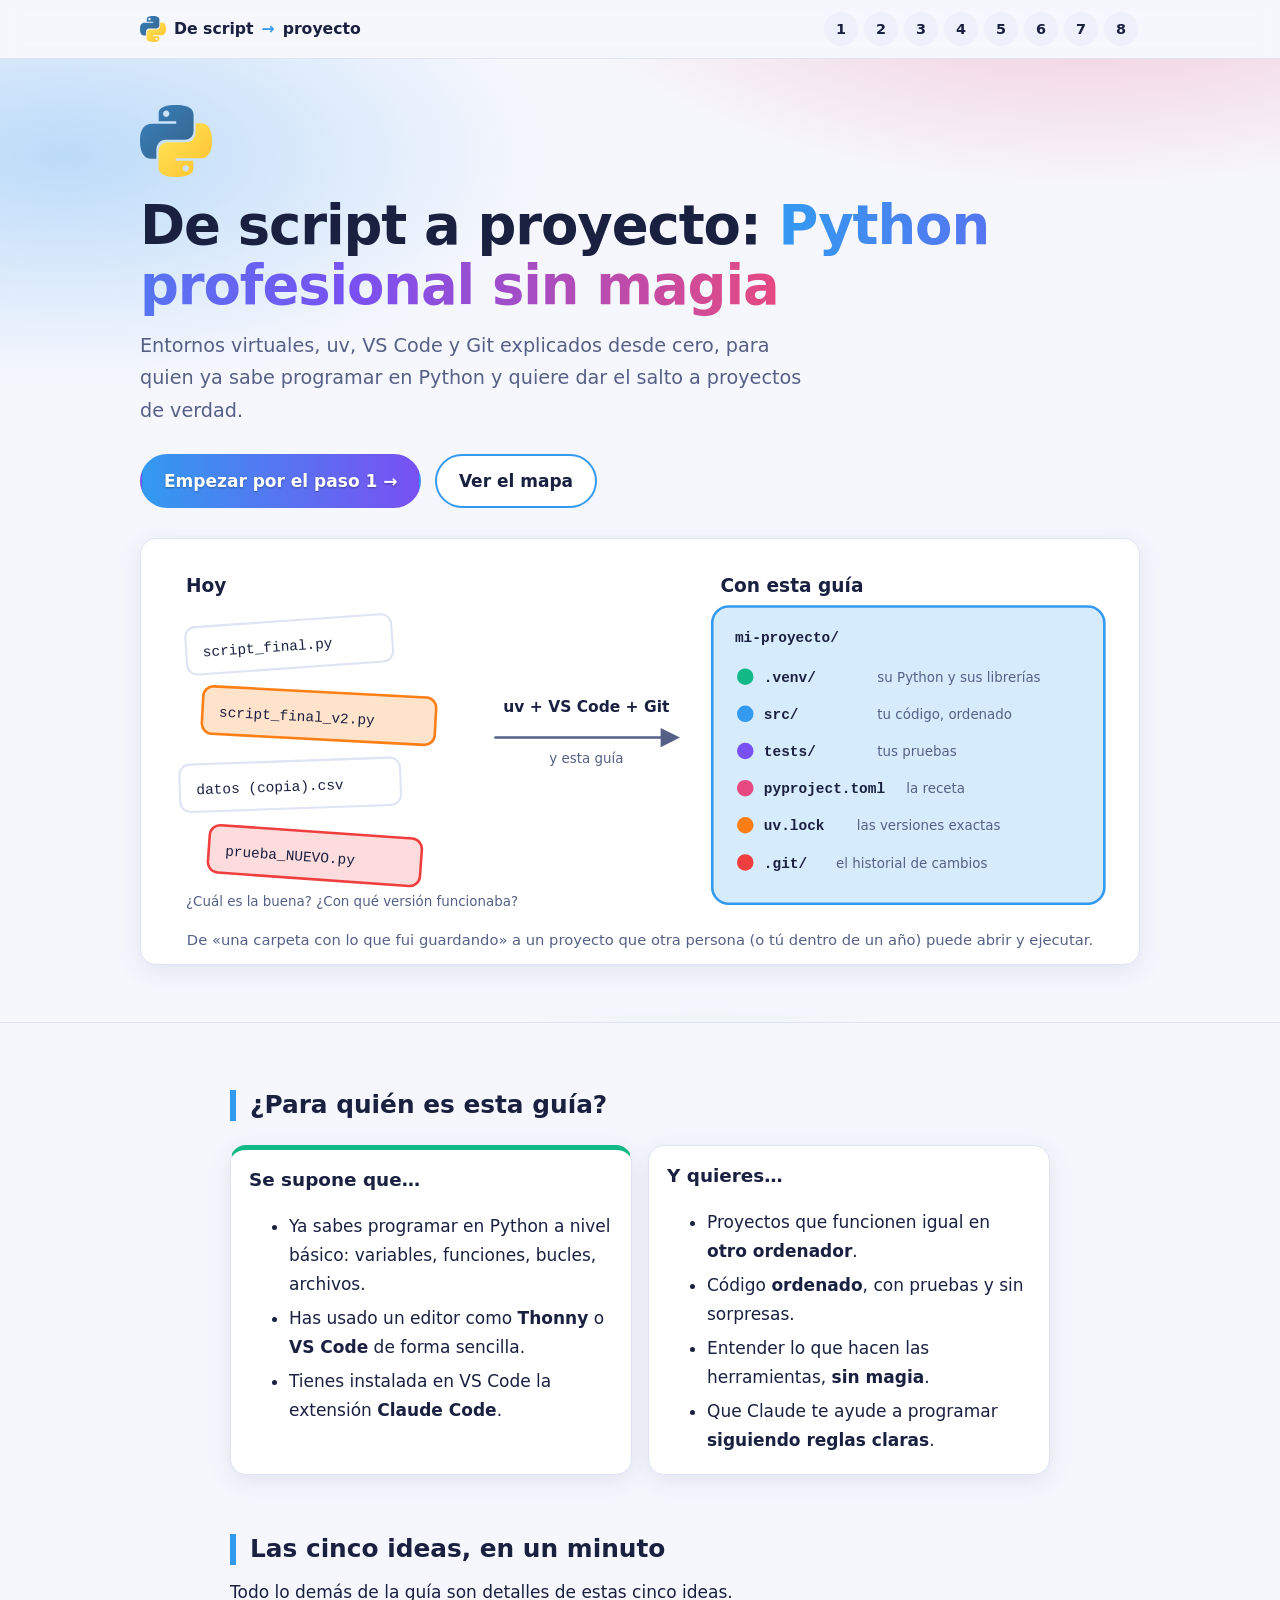
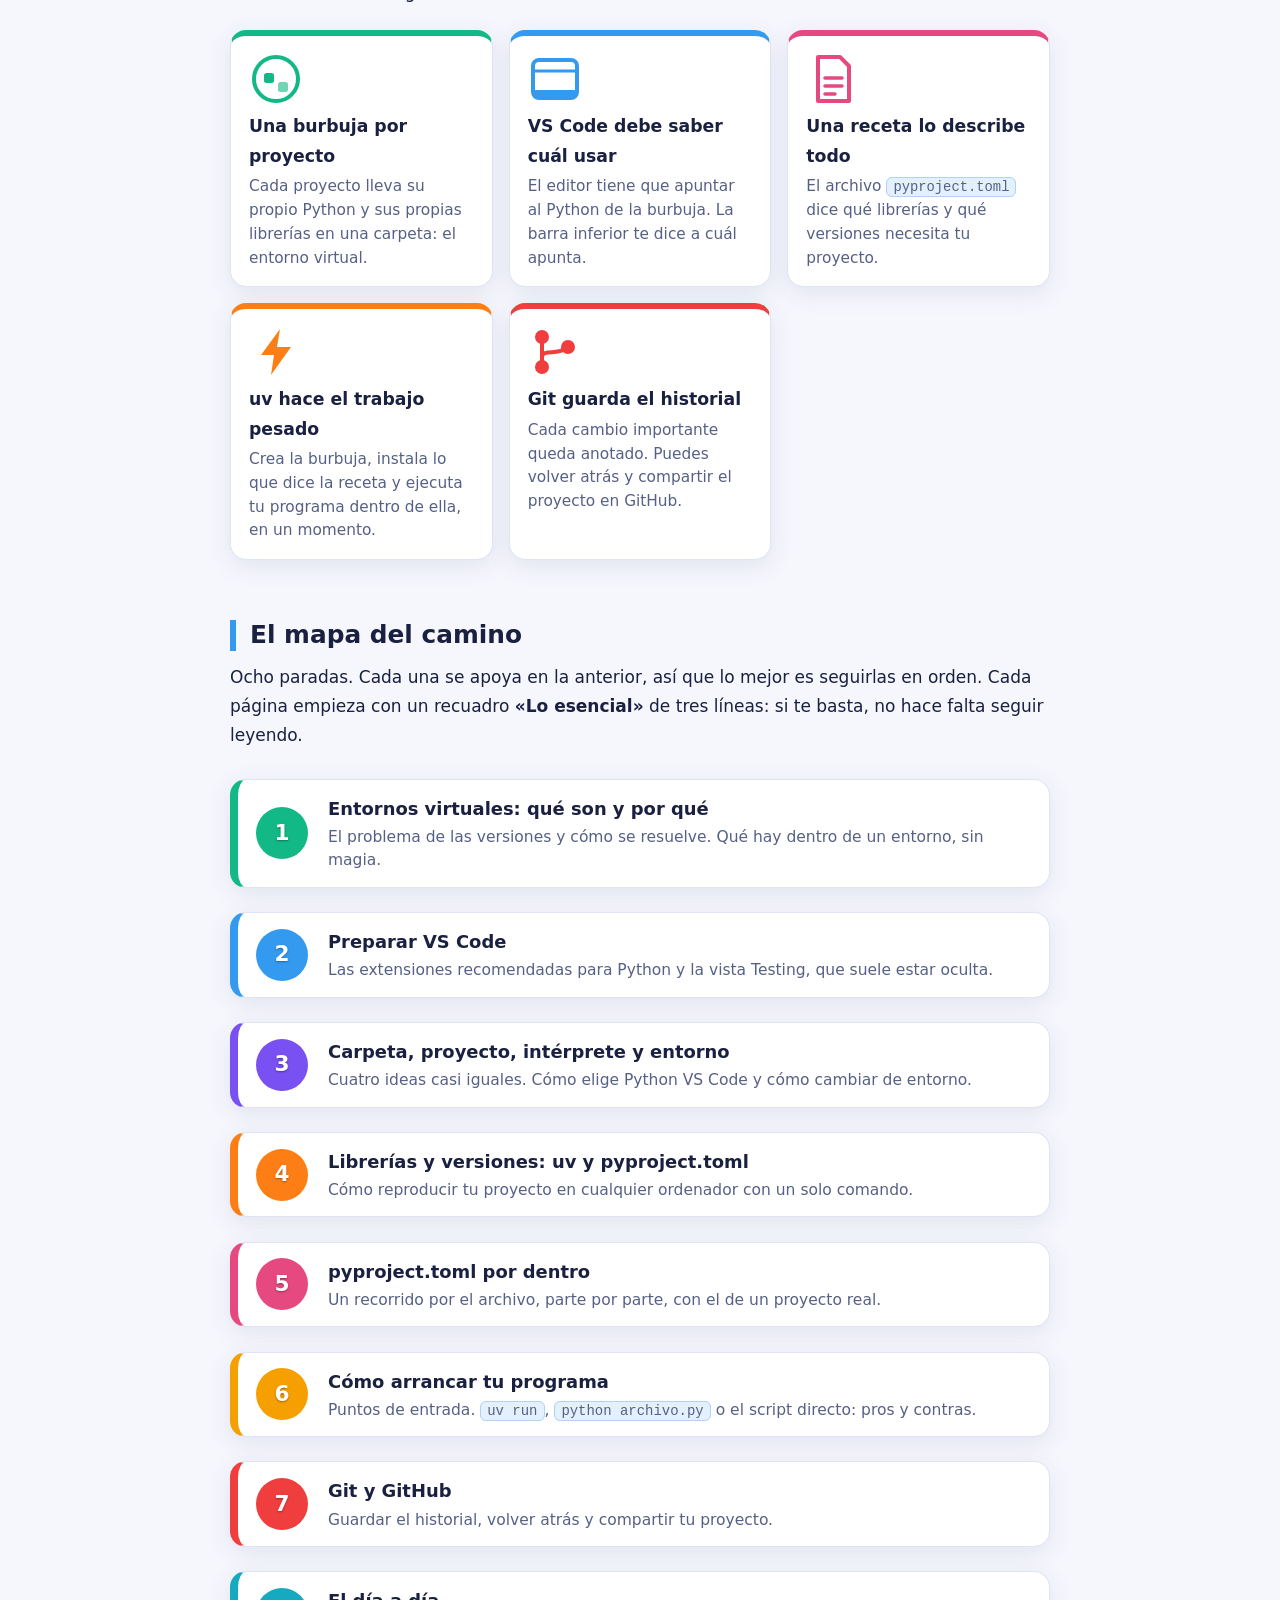
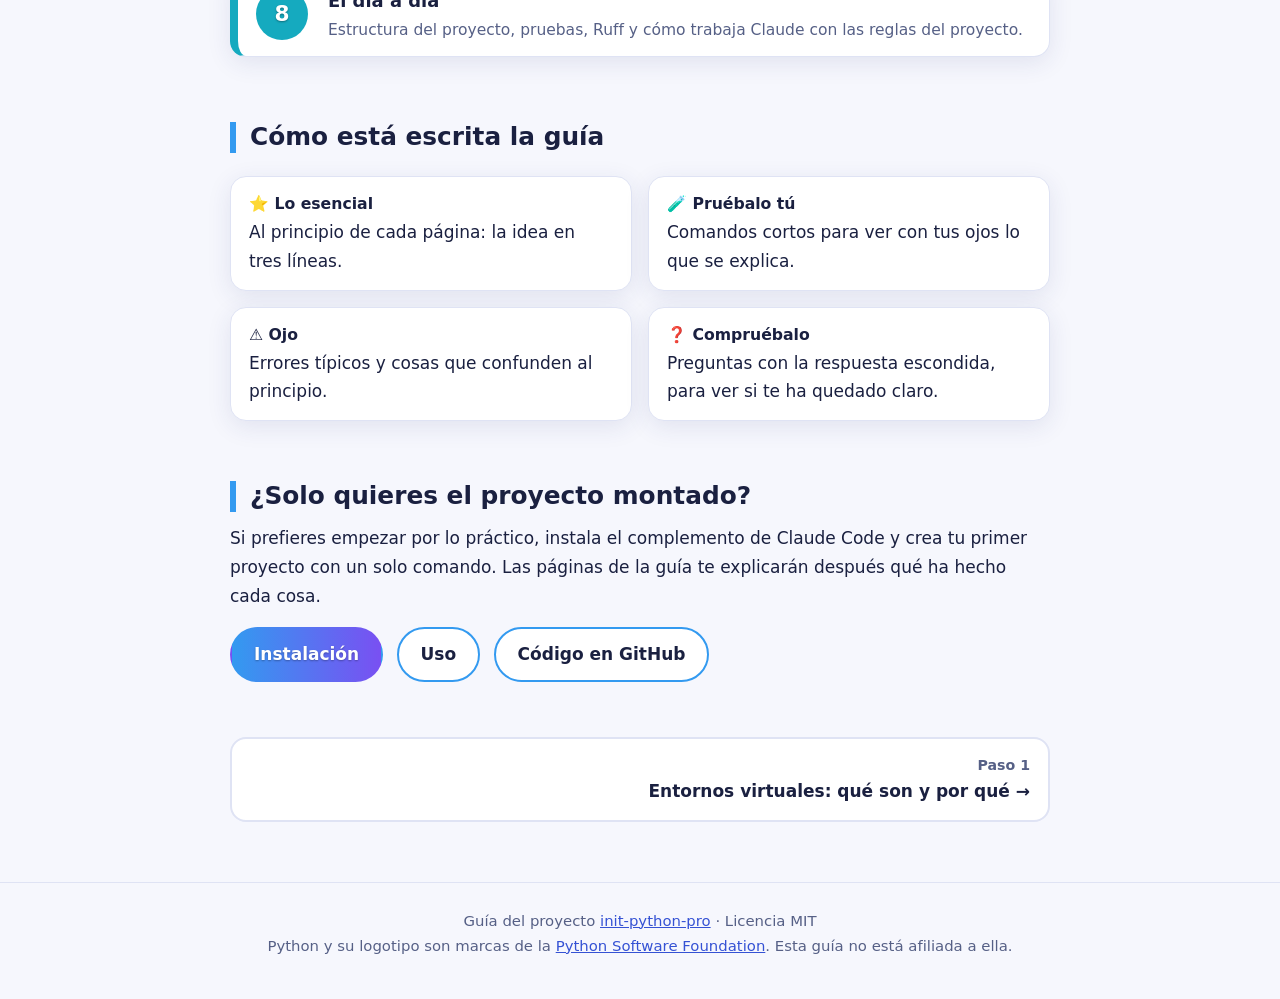
==== commit d8f54fb5: "docs: logotipo de Python en cabecera y portada, aviso de marca Co-Authored-By: Claude Sonnet 5.5 <no" ====
--- a/docs/index.html
+++ b/docs/index.html
@@ -14,7 +14,7 @@
 
   <header class="barra">
     <div class="barra-interior">
-      <a class="marca" href="index.html" aria-current="page"><svg class="serpiente" viewBox="0 0 64 64" aria-hidden="true"><path d="M14 50 C4 50 4 36 16 36 L40 36 C50 36 50 22 40 22 L26 22 C20 22 20 12 28 12 L40 12" fill="none" stroke="#12b886" stroke-width="9" stroke-linecap="round" stroke-linejoin="round"/><circle cx="46" cy="12" r="9" fill="#12b886"/><circle cx="48" cy="10" r="2.6" fill="#fff"/><circle cx="48.6" cy="10" r="1.2" fill="#1b1b2f"/><path d="M54 14 l7 2 m-7 -2 l6 5" stroke="#f03e3e" stroke-width="2" stroke-linecap="round" fill="none"/></svg>De script <span>→</span> proyecto</a>
+      <a class="marca" href="index.html" aria-current="page"><img class="serpiente" src="img/python-logo.svg" alt="" width="26" height="26">De script <span>→</span> proyecto</a>
       <nav class="camino" aria-label="Pasos de la guía">
         <a href="entornos-virtuales.html" title="1. Entornos virtuales">1</a>
         <a href="preparar-vscode.html" title="2. Preparar VS Code">2</a>
@@ -30,7 +30,7 @@
 
   <div class="hero">
     <div class="hero-interior">
-      <div class="hero-serpiente"><svg class="serpiente grande" viewBox="0 0 64 64" aria-hidden="true"><path d="M14 50 C4 50 4 36 16 36 L40 36 C50 36 50 22 40 22 L26 22 C20 22 20 12 28 12 L40 12" fill="none" stroke="#12b886" stroke-width="9" stroke-linecap="round" stroke-linejoin="round"/><circle cx="46" cy="12" r="9" fill="#12b886"/><circle cx="48" cy="10" r="2.6" fill="#fff"/><circle cx="48.6" cy="10" r="1.2" fill="#1b1b2f"/><path d="M54 14 l7 2 m-7 -2 l6 5" stroke="#f03e3e" stroke-width="2" stroke-linecap="round" fill="none"/></svg></div>
+      <div class="hero-serpiente"><img class="serpiente grande" src="img/python-logo.svg" alt="Logotipo de Python" width="72" height="72"></div>
       <h1>De script a proyecto: <em>Python profesional sin magia</em></h1>
       <p class="sub">Entornos virtuales, uv, VS Code y Git explicados desde cero, para quien ya sabe programar en Python y quiere dar el salto a proyectos de verdad.</p>
       <p>
@@ -233,7 +233,7 @@
   </main>
 
   <footer class="pie">
-    Guía del proyecto <a href="https://github.com/clamaveruma/init-python-pro">init-python-pro</a> · Licencia MIT
+    Guía del proyecto <a href="https://github.com/clamaveruma/init-python-pro">init-python-pro</a> · Licencia MIT<br>Python y su logotipo son marcas de la <a href="https://www.python.org/psf/trademarks/">Python Software Foundation</a>. Esta guía no está afiliada a ella.
   </footer>
 </body>
 </html>
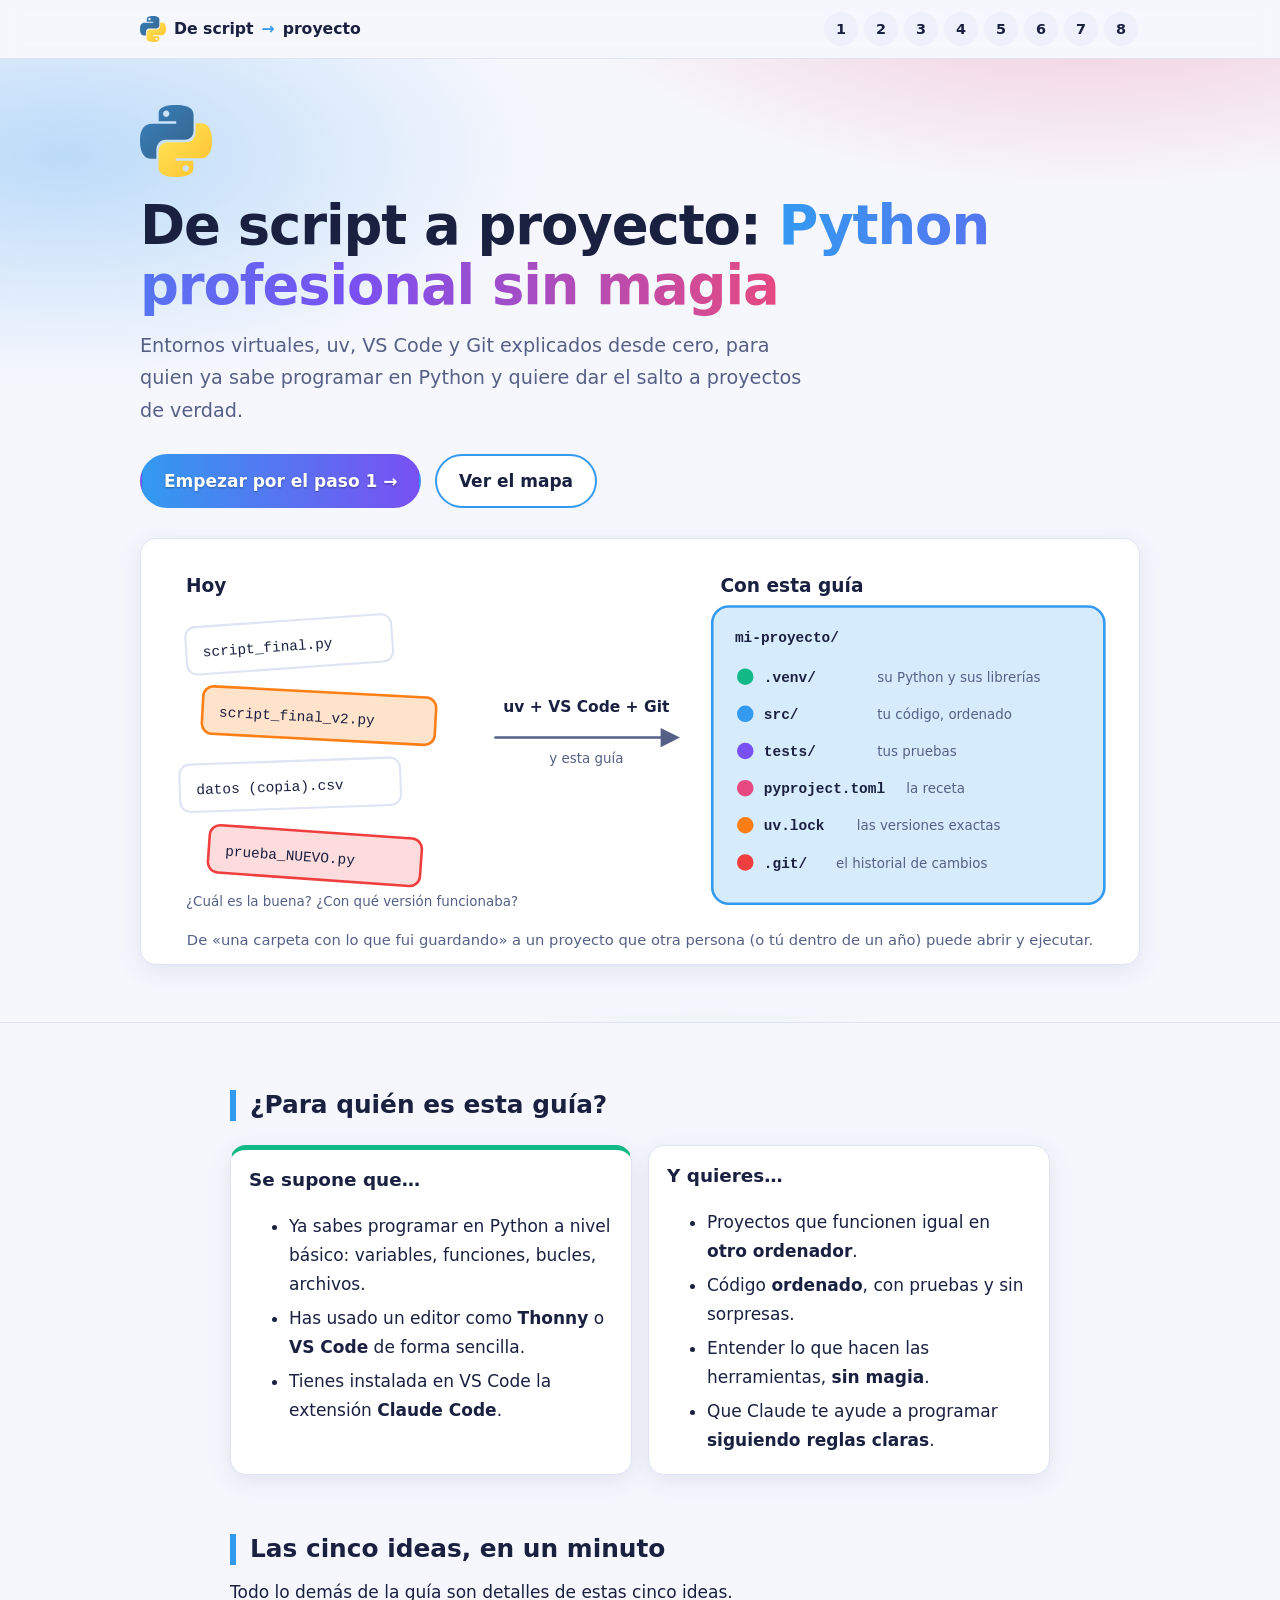
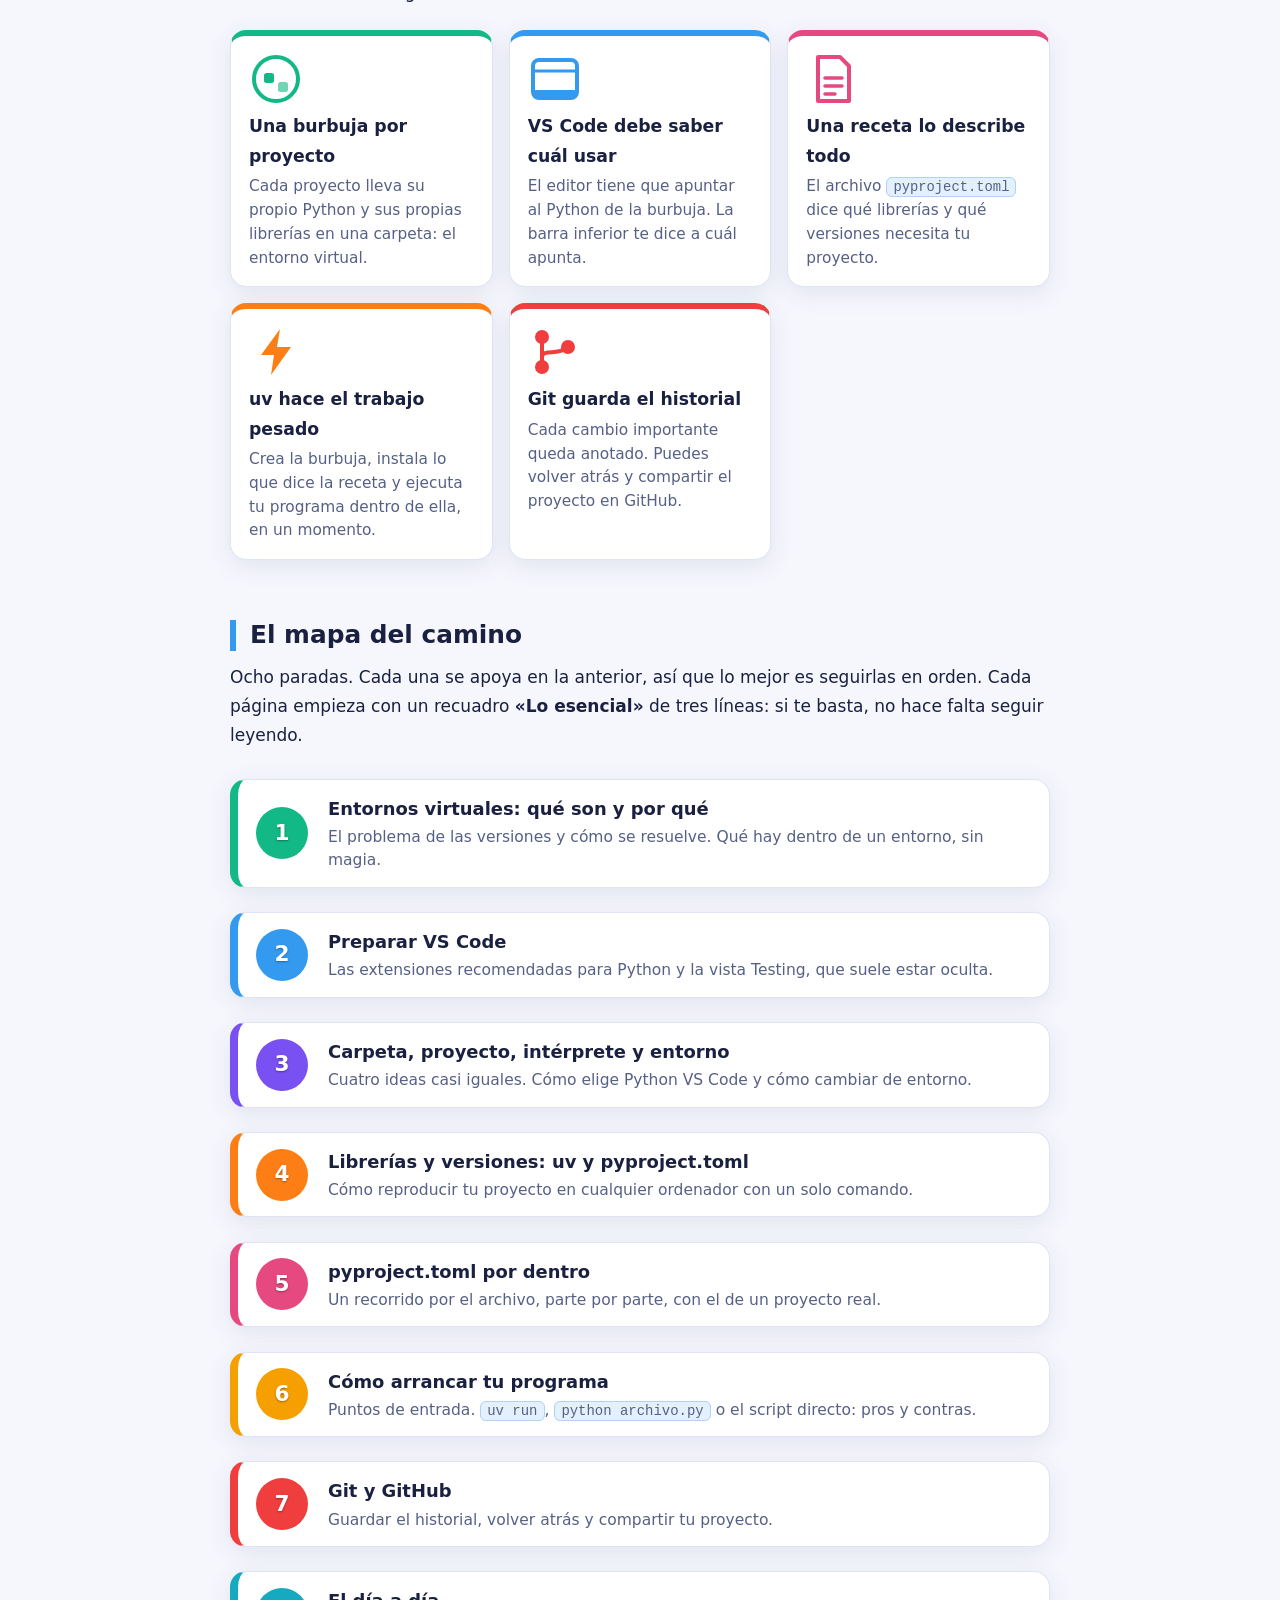
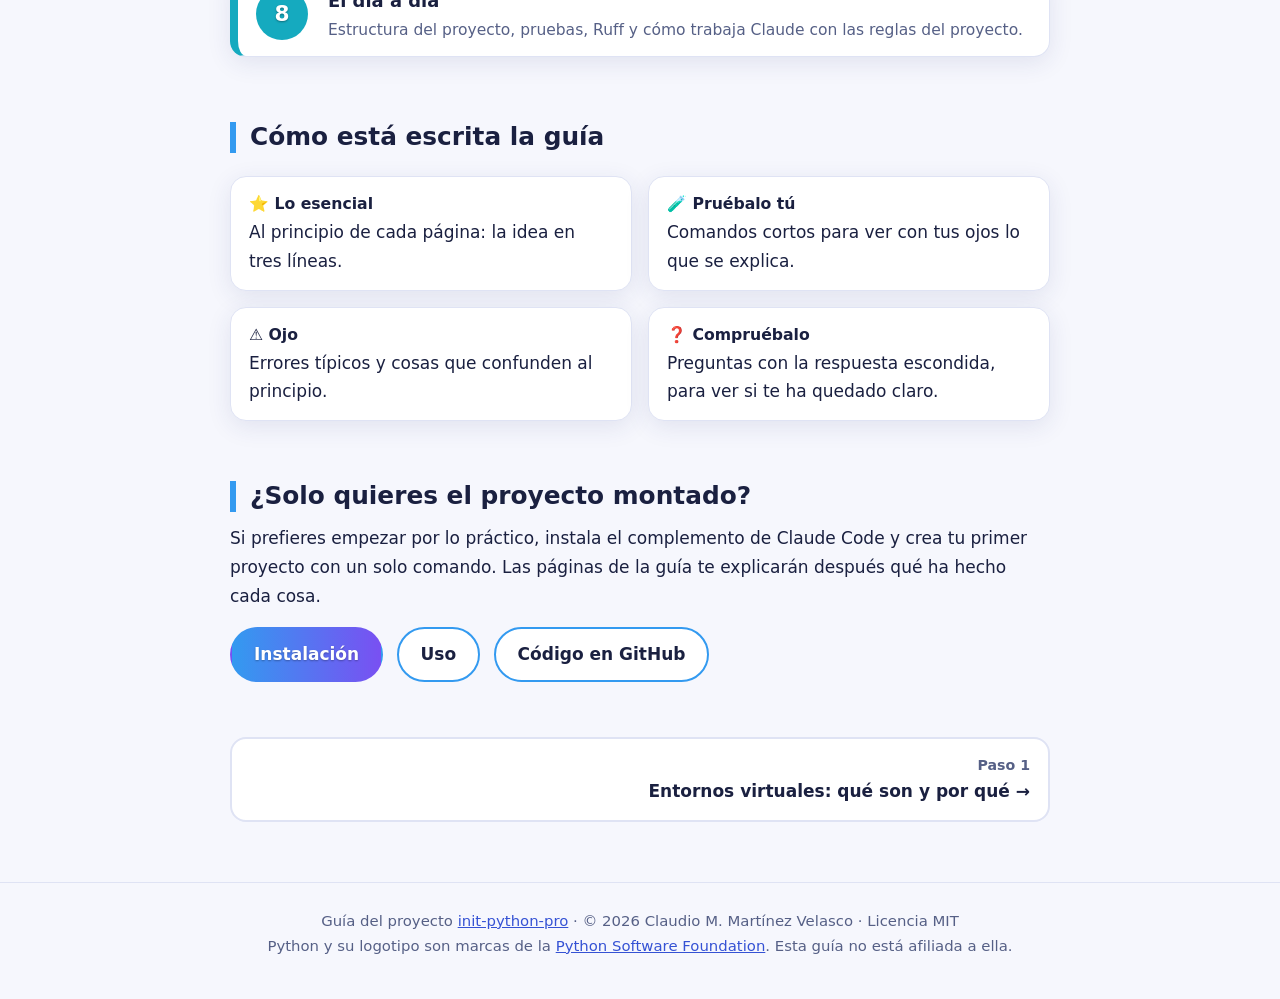
==== commit c9d8739e: "docs: autoría y licencia Co-Authored-By: Claude Opus 5.5 <noreply@anthropic.com> Claude-Session: htt" ====
--- a/docs/index.html
+++ b/docs/index.html
@@ -16,14 +16,14 @@
     <div class="barra-interior">
       <a class="marca" href="index.html" aria-current="page"><img class="serpiente" src="img/python-logo.svg" alt="" width="26" height="26">De script <span>→</span> proyecto</a>
       <nav class="camino" aria-label="Pasos de la guía">
-        <a href="entornos-virtuales.html" title="1. Entornos virtuales">1</a>
-        <a href="preparar-vscode.html" title="2. Preparar VS Code">2</a>
-        <a href="carpeta-interprete-entorno.html" title="3. Carpeta, proyecto, intérprete y entorno">3</a>
-        <a href="librerias-uv.html" title="4. Librerías y versiones">4</a>
-        <a href="pyproject-toml.html" title="5. pyproject.toml por dentro">5</a>
-        <a href="arrancar-programa.html" title="6. Cómo arrancar tu programa">6</a>
-        <a href="git-github.html" title="7. Git y GitHub">7</a>
-        <a href="dia-a-dia.html" title="8. El día a día">8</a>
+        <a href="entornos-virtuales.html" title="1. Entornos virtuales" aria-label="Paso 1: Entornos virtuales">1</a>
+        <a href="preparar-vscode.html" title="2. Preparar VS Code" aria-label="Paso 2: Preparar VS Code">2</a>
+        <a href="carpeta-interprete-entorno.html" title="3. Carpeta, proyecto, intérprete y entorno" aria-label="Paso 3: Carpeta, proyecto, intérprete y entorno">3</a>
+        <a href="librerias-uv.html" title="4. Librerías y versiones" aria-label="Paso 4: Librerías y versiones">4</a>
+        <a href="pyproject-toml.html" title="5. pyproject.toml por dentro" aria-label="Paso 5: pyproject.toml por dentro">5</a>
+        <a href="arrancar-programa.html" title="6. Cómo arrancar tu programa" aria-label="Paso 6: Cómo arrancar tu programa">6</a>
+        <a href="git-github.html" title="7. Git y GitHub" aria-label="Paso 7: Git y GitHub">7</a>
+        <a href="dia-a-dia.html" title="8. El día a día" aria-label="Paso 8: El día a día">8</a>
       </nav>
     </div>
   </header>
@@ -233,7 +233,7 @@
   </main>
 
   <footer class="pie">
-    Guía del proyecto <a href="https://github.com/clamaveruma/init-python-pro">init-python-pro</a> · Licencia MIT<br>Python y su logotipo son marcas de la <a href="https://www.python.org/psf/trademarks/">Python Software Foundation</a>. Esta guía no está afiliada a ella.
+    Guía del proyecto <a href="https://github.com/clamaveruma/init-python-pro">init-python-pro</a> · © 2026 Claudio M. Martínez Velasco · Licencia MIT<br>Python y su logotipo son marcas de la <a href="https://www.python.org/psf/trademarks/">Python Software Foundation</a>. Esta guía no está afiliada a ella.
   </footer>
 </body>
 </html>
--- a/docs/estilo.css
+++ b/docs/estilo.css
@@ -465,8 +465,7 @@
 @media (max-width: 720px) {
   body { font-size: 16px; }
   .dos-columnas { grid-template-columns: 1fr; }
-  .marca { display: none; }
-  table { display: block; overflow-x: auto; }
+  .marca { font-size: 0; gap: 0; }
   figure.ilustracion { overflow-x: auto; }
   figure.ilustracion svg { width: 720px; max-width: none; }
   figure.ilustracion figcaption { position: sticky; left: 0; }
@@ -490,3 +489,6 @@
   padding: 1px 6px;
   white-space: nowrap;
 }
+
+.tabla { overflow-x: auto; margin: 1.2em 0; }
+.tabla table { margin: 0; }
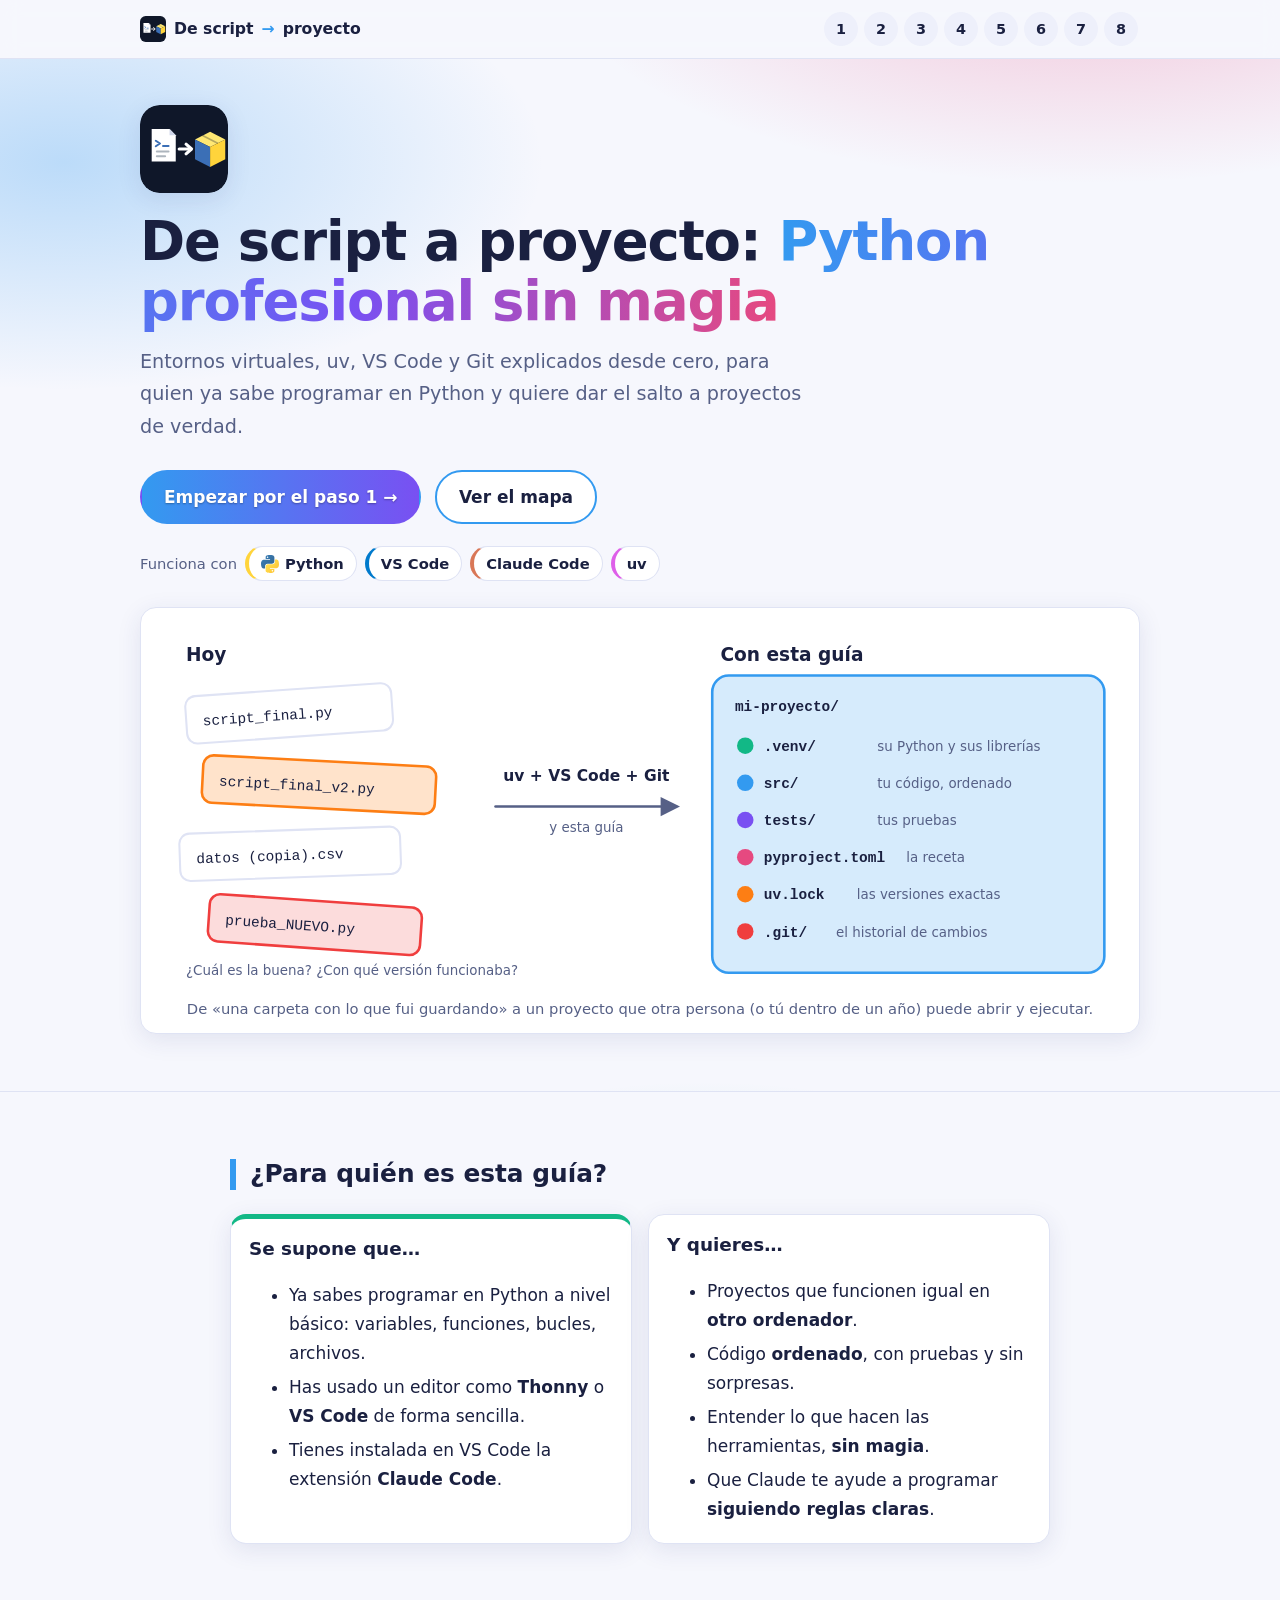
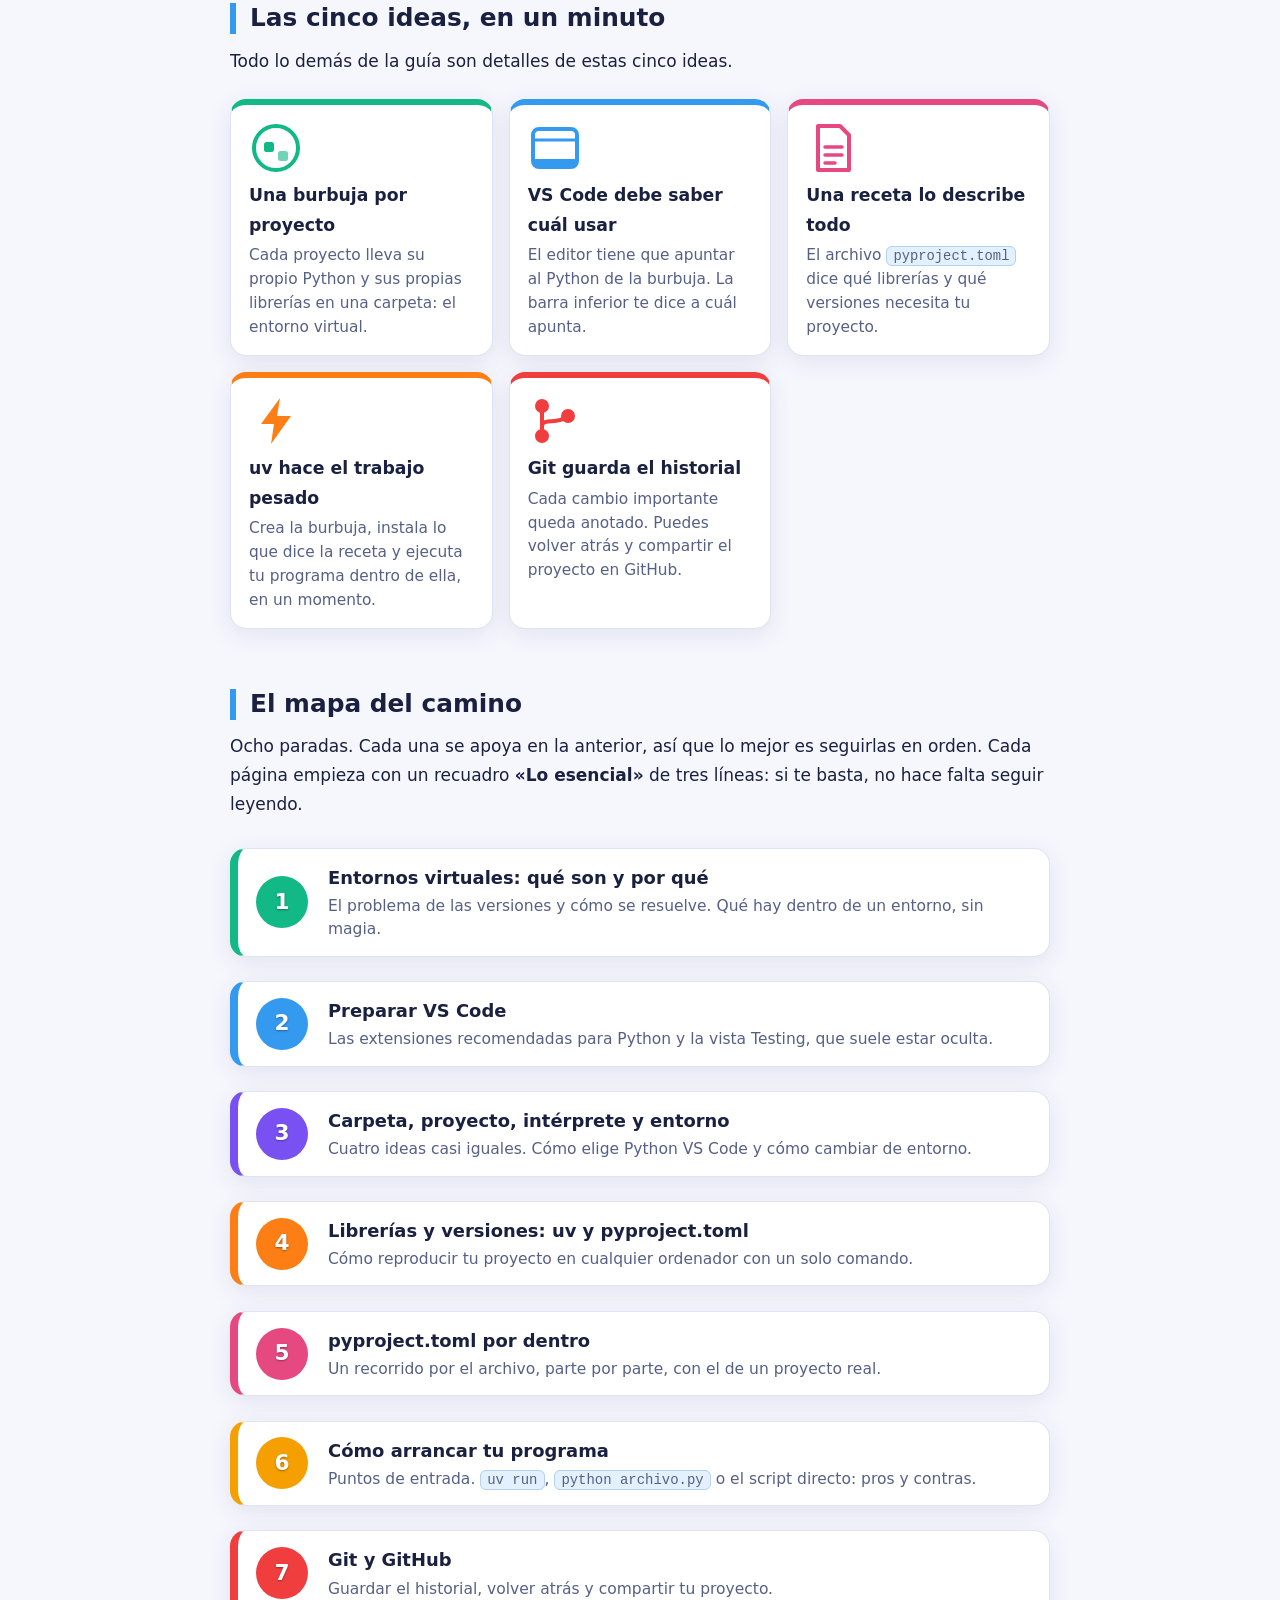
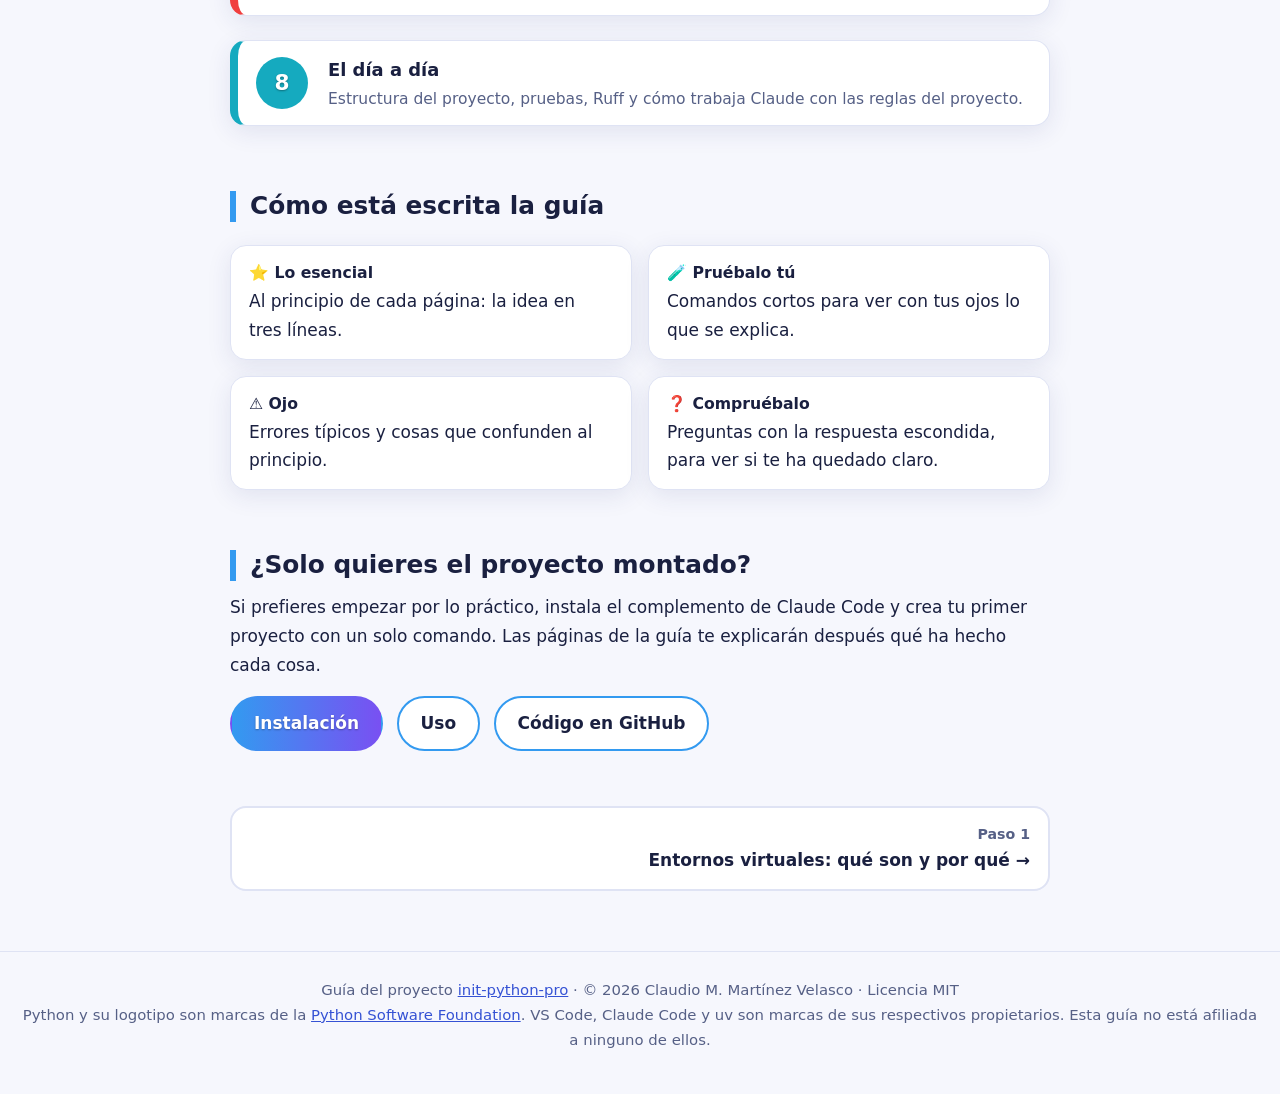
==== commit e87f8f2e: "docs: logotipo propio y fila «Funciona con» Co-Authored-By: Claude Opus 5.5 <noreply@anthropic.com> " ====
--- a/docs/index.html
+++ b/docs/index.html
@@ -6,7 +6,7 @@
   <meta name="color-scheme" content="light dark">
   <title>De script a proyecto: Python profesional sin magia</title>
   <meta name="description" content="Entornos virtuales, uv, VS Code y Git explicados desde cero, para quien ya sabe programar en Python y quiere hacer proyectos más profesionales.">
-  <link rel="icon" href="data:image/svg+xml,%3Csvg xmlns='http://www.w3.org/2000/svg' viewBox='0 0 100 100'%3E%3Ctext y='.9em' font-size='90'%3E🧭%3C/text%3E%3C/svg%3E">
+  <link rel="icon" href="img/logo.svg" type="image/svg+xml">
   <link rel="stylesheet" href="estilo.css">
 </head>
 <body data-pagina="inicio">
@@ -14,7 +14,7 @@
 
   <header class="barra">
     <div class="barra-interior">
-      <a class="marca" href="index.html" aria-current="page"><img class="serpiente" src="img/python-logo.svg" alt="" width="26" height="26">De script <span>→</span> proyecto</a>
+      <a class="marca" href="index.html" aria-current="page"><img class="serpiente" src="img/logo.svg" alt="" width="26" height="26">De script <span>→</span> proyecto</a>
       <nav class="camino" aria-label="Pasos de la guía">
         <a href="entornos-virtuales.html" title="1. Entornos virtuales" aria-label="Paso 1: Entornos virtuales">1</a>
         <a href="preparar-vscode.html" title="2. Preparar VS Code" aria-label="Paso 2: Preparar VS Code">2</a>
@@ -30,12 +30,18 @@
 
   <div class="hero">
     <div class="hero-interior">
-      <div class="hero-serpiente"><img class="serpiente grande" src="img/python-logo.svg" alt="Logotipo de Python" width="72" height="72"></div>
+      <div class="hero-serpiente"><img class="serpiente grande" src="img/logo.svg" alt="Logotipo de init-python-pro: una hoja suelta que se convierte en un paquete" width="88" height="88"></div>
       <h1>De script a proyecto: <em>Python profesional sin magia</em></h1>
       <p class="sub">Entornos virtuales, uv, VS Code y Git explicados desde cero, para quien ya sabe programar en Python y quiere dar el salto a proyectos de verdad.</p>
       <p>
         <a class="boton principal" href="entornos-virtuales.html">Empezar por el paso 1 →</a>
         <a class="boton" href="#mapa">Ver el mapa</a>
+      </p>
+      <p class="funciona-con"><span>Funciona con</span>
+        <span class="chip"><img src="img/python-logo.svg" alt="" width="18" height="18">Python</span>
+        <span class="chip" style="--chip:#007acc">VS Code</span>
+        <span class="chip" style="--chip:#d97757">Claude Code</span>
+        <span class="chip" style="--chip:#de5fe9">uv</span>
       </p>
 
       <figure class="ilustracion" style="margin-top: 26px;">
@@ -233,7 +239,7 @@
   </main>
 
   <footer class="pie">
-    Guía del proyecto <a href="https://github.com/clamaveruma/init-python-pro">init-python-pro</a> · © 2026 Claudio M. Martínez Velasco · Licencia MIT<br>Python y su logotipo son marcas de la <a href="https://www.python.org/psf/trademarks/">Python Software Foundation</a>. Esta guía no está afiliada a ella.
+    Guía del proyecto <a href="https://github.com/clamaveruma/init-python-pro">init-python-pro</a> · © 2026 Claudio M. Martínez Velasco · Licencia MIT<br>Python y su logotipo son marcas de la <a href="https://www.python.org/psf/trademarks/">Python Software Foundation</a>. VS Code, Claude Code y uv son marcas de sus respectivos propietarios. Esta guía no está afiliada a ninguno de ellos.
   </footer>
 </body>
 </html>
--- a/docs/estilo.css
+++ b/docs/estilo.css
@@ -102,7 +102,7 @@
 }
 .marca { display: inline-flex; align-items: center; gap: 8px; }
 .serpiente { width: 26px; height: 26px; flex: none; }
-.serpiente.grande { width: 72px; height: 72px; }
+.serpiente.grande { width: 88px; height: 88px; border-radius: 20px; box-shadow: var(--sombra); }
 .hero-serpiente { margin-bottom: 10px; }
 .marca span { color: var(--acento); }
 .camino {
@@ -492,3 +492,7 @@
 
 .tabla { overflow-x: auto; margin: 1.2em 0; }
 .tabla table { margin: 0; }
+
+.funciona-con { display: flex; flex-wrap: wrap; align-items: center; gap: 8px; margin-top: 18px; color: var(--muted); font-size: 0.92rem; }
+.funciona-con .chip { display: inline-flex; align-items: center; gap: 6px; padding: 4px 12px; border-radius: 999px; background: var(--surface); border: 1px solid var(--border); border-left: 4px solid var(--chip, #ffd43b); color: var(--text); font-weight: 600; }
+.funciona-con .chip img { width: 18px; height: 18px; }
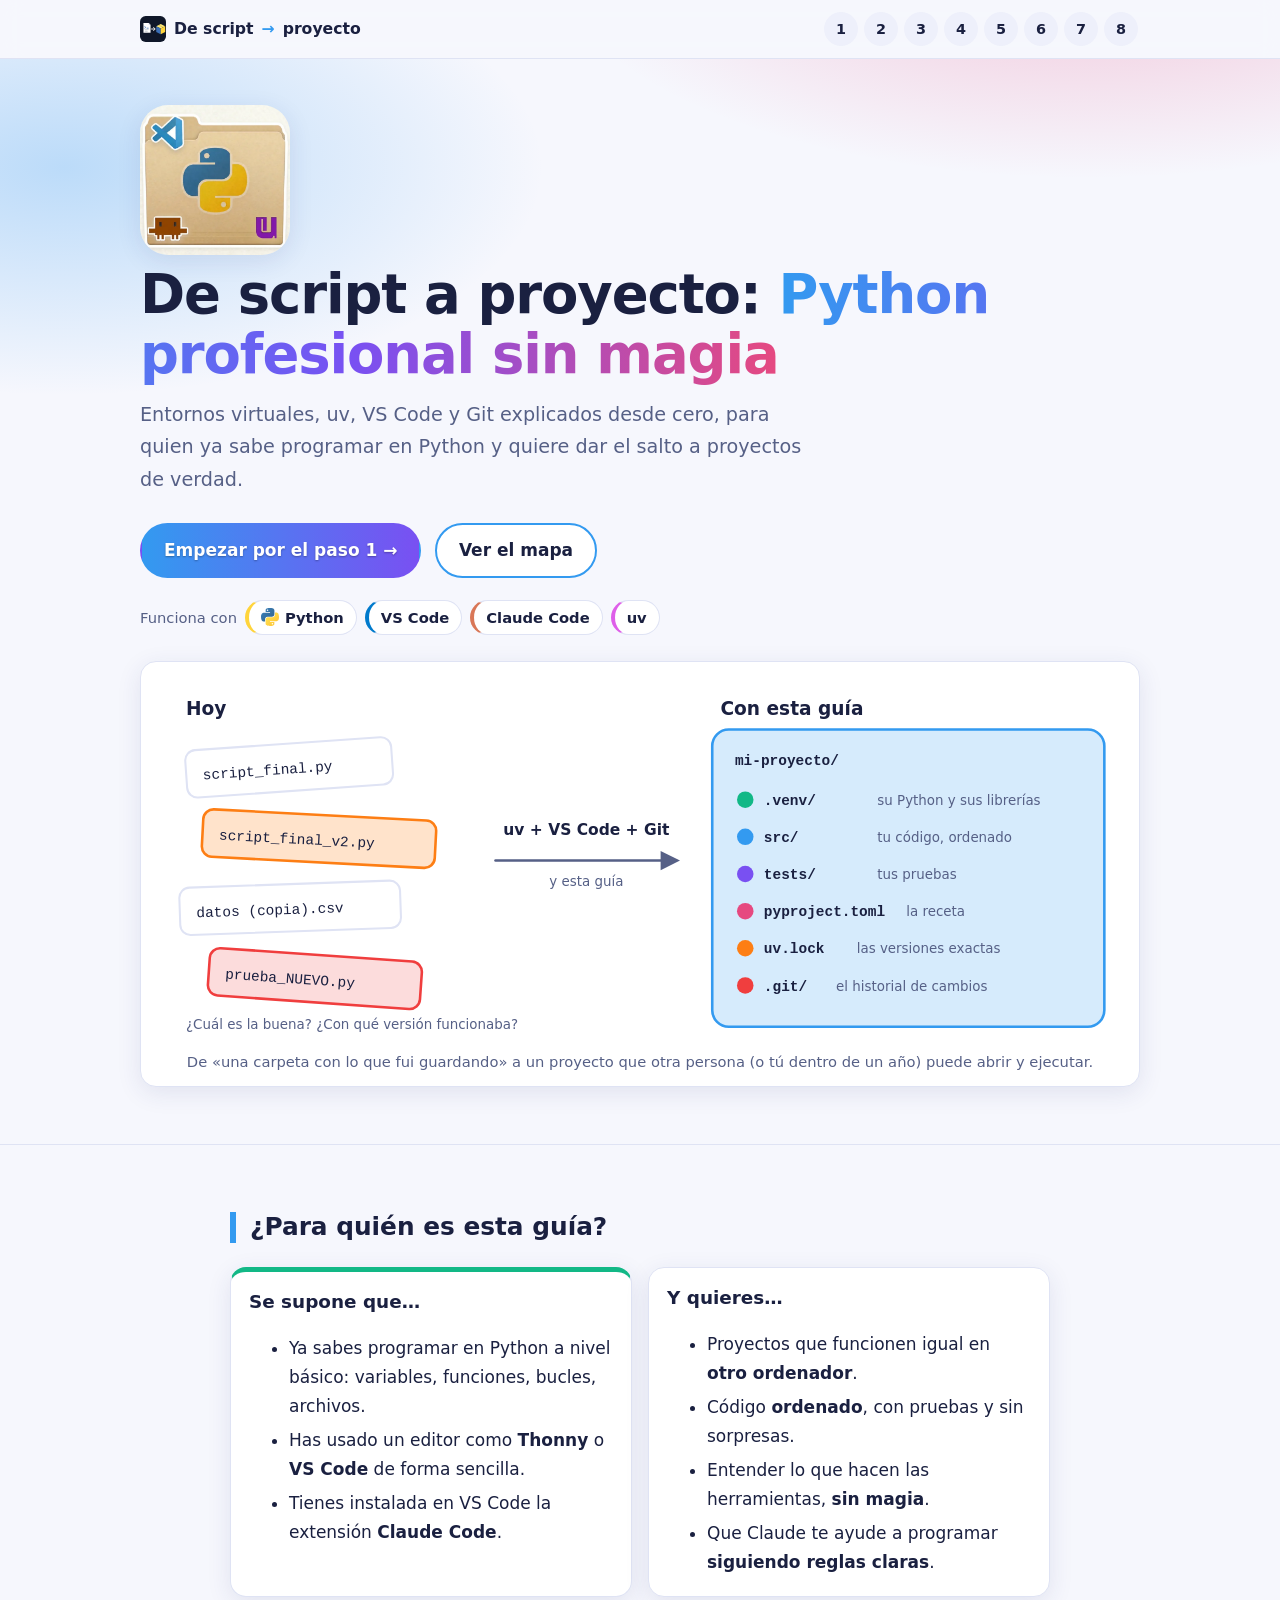
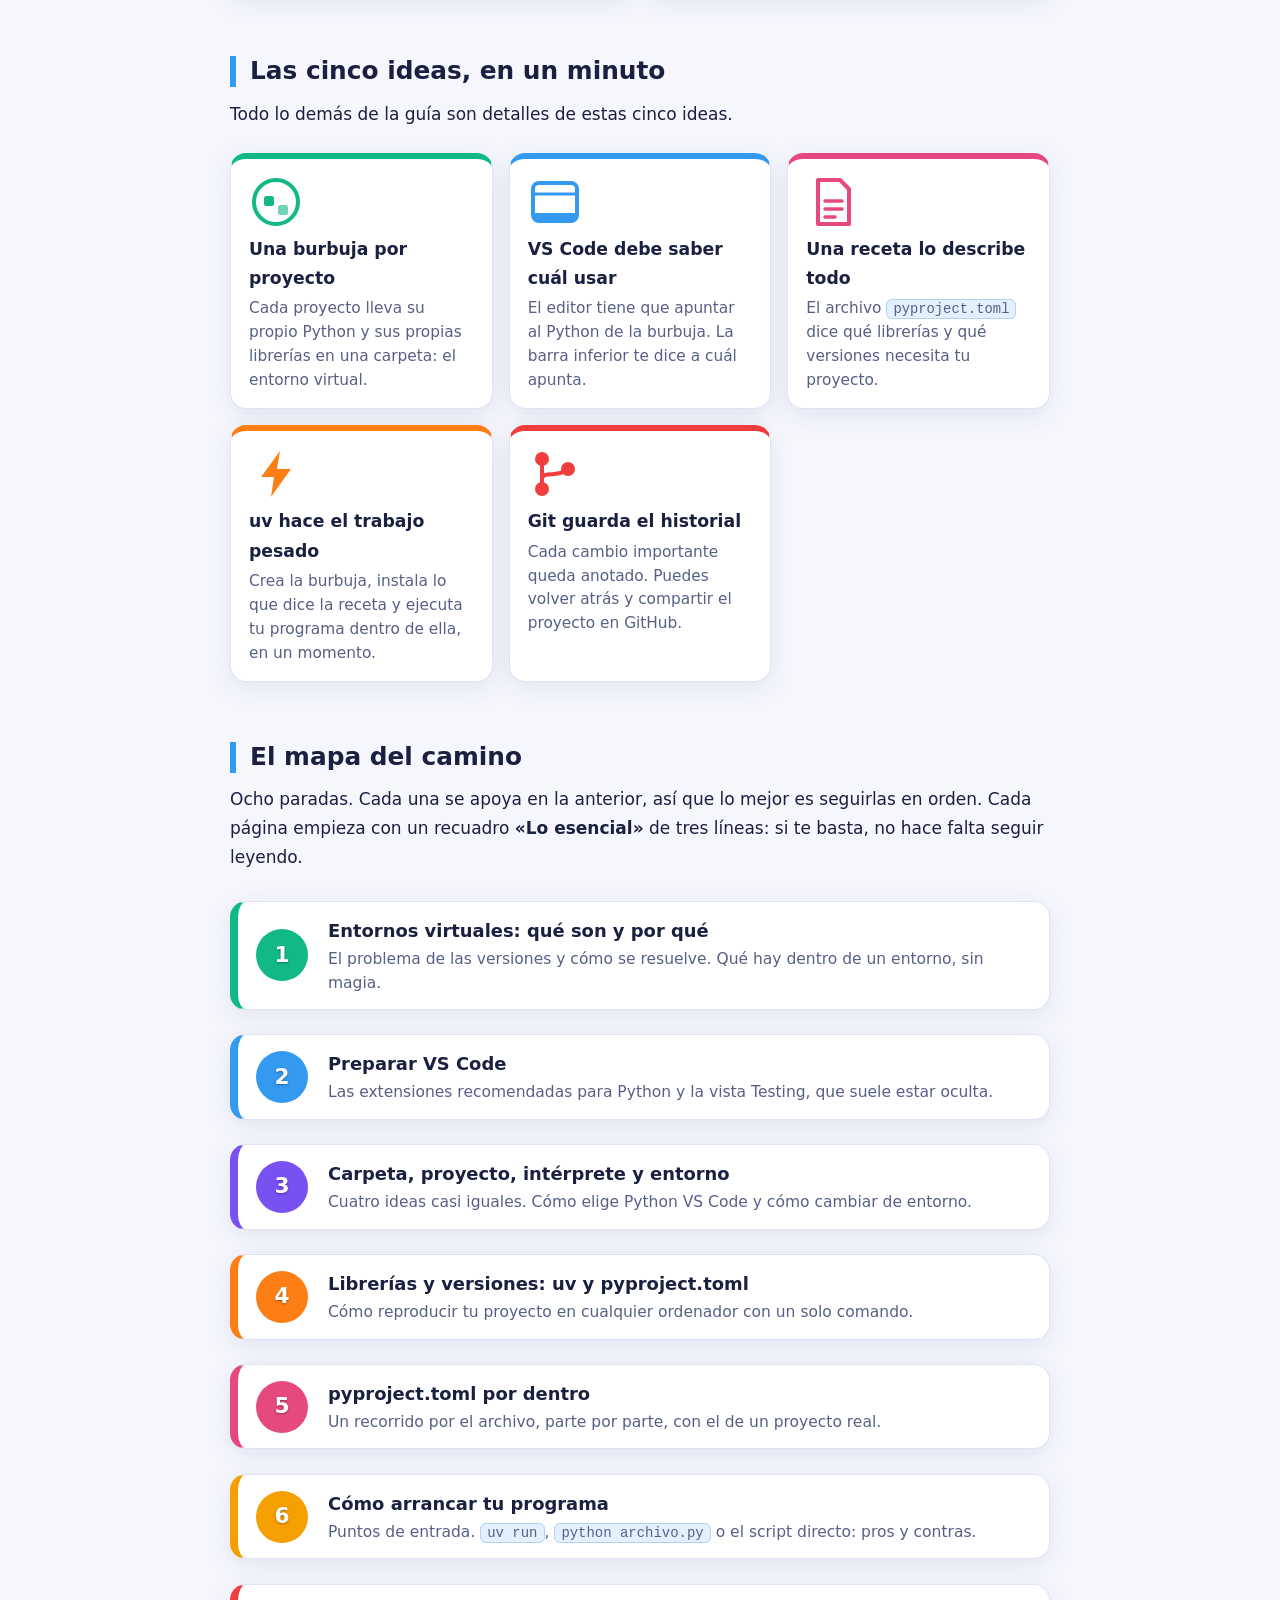
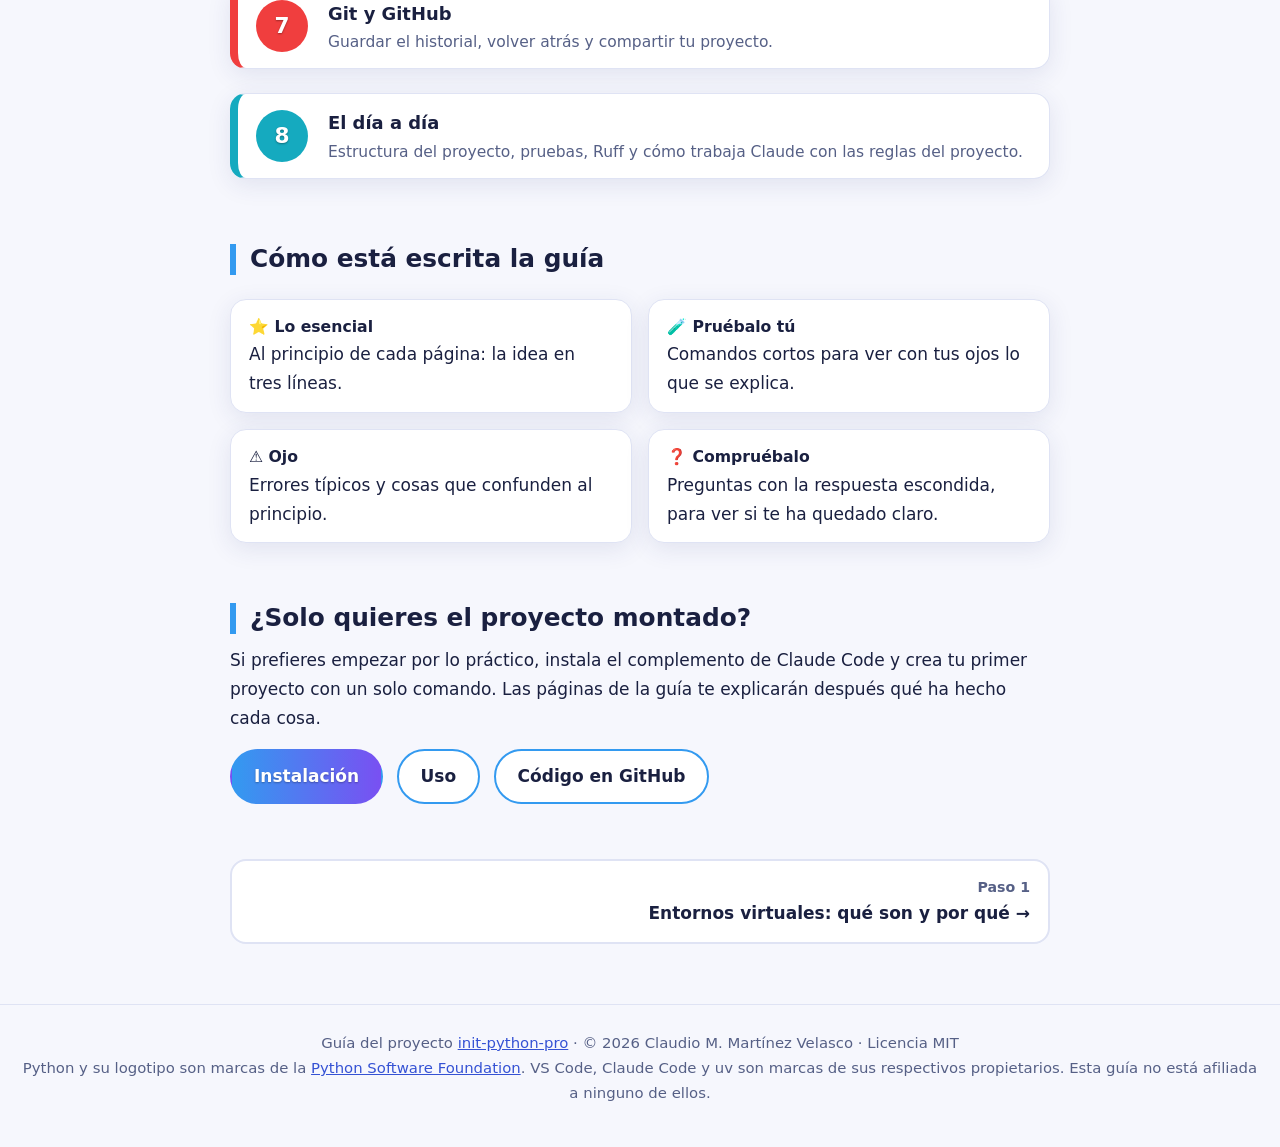
==== commit be8f0885: "docs: ilustración logo mix en portada y README; nombres de imágenes sin espacios Co-Authored-By: Cla" ====
--- a/docs/index.html
+++ b/docs/index.html
@@ -30,7 +30,7 @@
 
   <div class="hero">
     <div class="hero-interior">
-      <div class="hero-serpiente"><img class="serpiente grande" src="img/logo.svg" alt="Logotipo de init-python-pro: una hoja suelta que se convierte en un paquete" width="88" height="88"></div>
+      <div class="hero-serpiente"><img class="logo-portada" src="img/logo-mix-512.webp" alt="Ilustración de init-python-pro: una carpeta de proyecto con las herramientas que lo montan" width="150" height="150"></div>
       <h1>De script a proyecto: <em>Python profesional sin magia</em></h1>
       <p class="sub">Entornos virtuales, uv, VS Code y Git explicados desde cero, para quien ya sabe programar en Python y quiere dar el salto a proyectos de verdad.</p>
       <p>
--- a/docs/estilo.css
+++ b/docs/estilo.css
@@ -496,3 +496,5 @@
 .funciona-con { display: flex; flex-wrap: wrap; align-items: center; gap: 8px; margin-top: 18px; color: var(--muted); font-size: 0.92rem; }
 .funciona-con .chip { display: inline-flex; align-items: center; gap: 6px; padding: 4px 12px; border-radius: 999px; background: var(--surface); border: 1px solid var(--border); border-left: 4px solid var(--chip, #ffd43b); color: var(--text); font-weight: 600; }
 .funciona-con .chip img { width: 18px; height: 18px; }
+.logo-portada { width: 150px; height: 150px; border-radius: 28px; box-shadow: var(--sombra); display: block; }
+@media (max-width: 720px) { .logo-portada { width: 110px; height: 110px; border-radius: 22px; } }
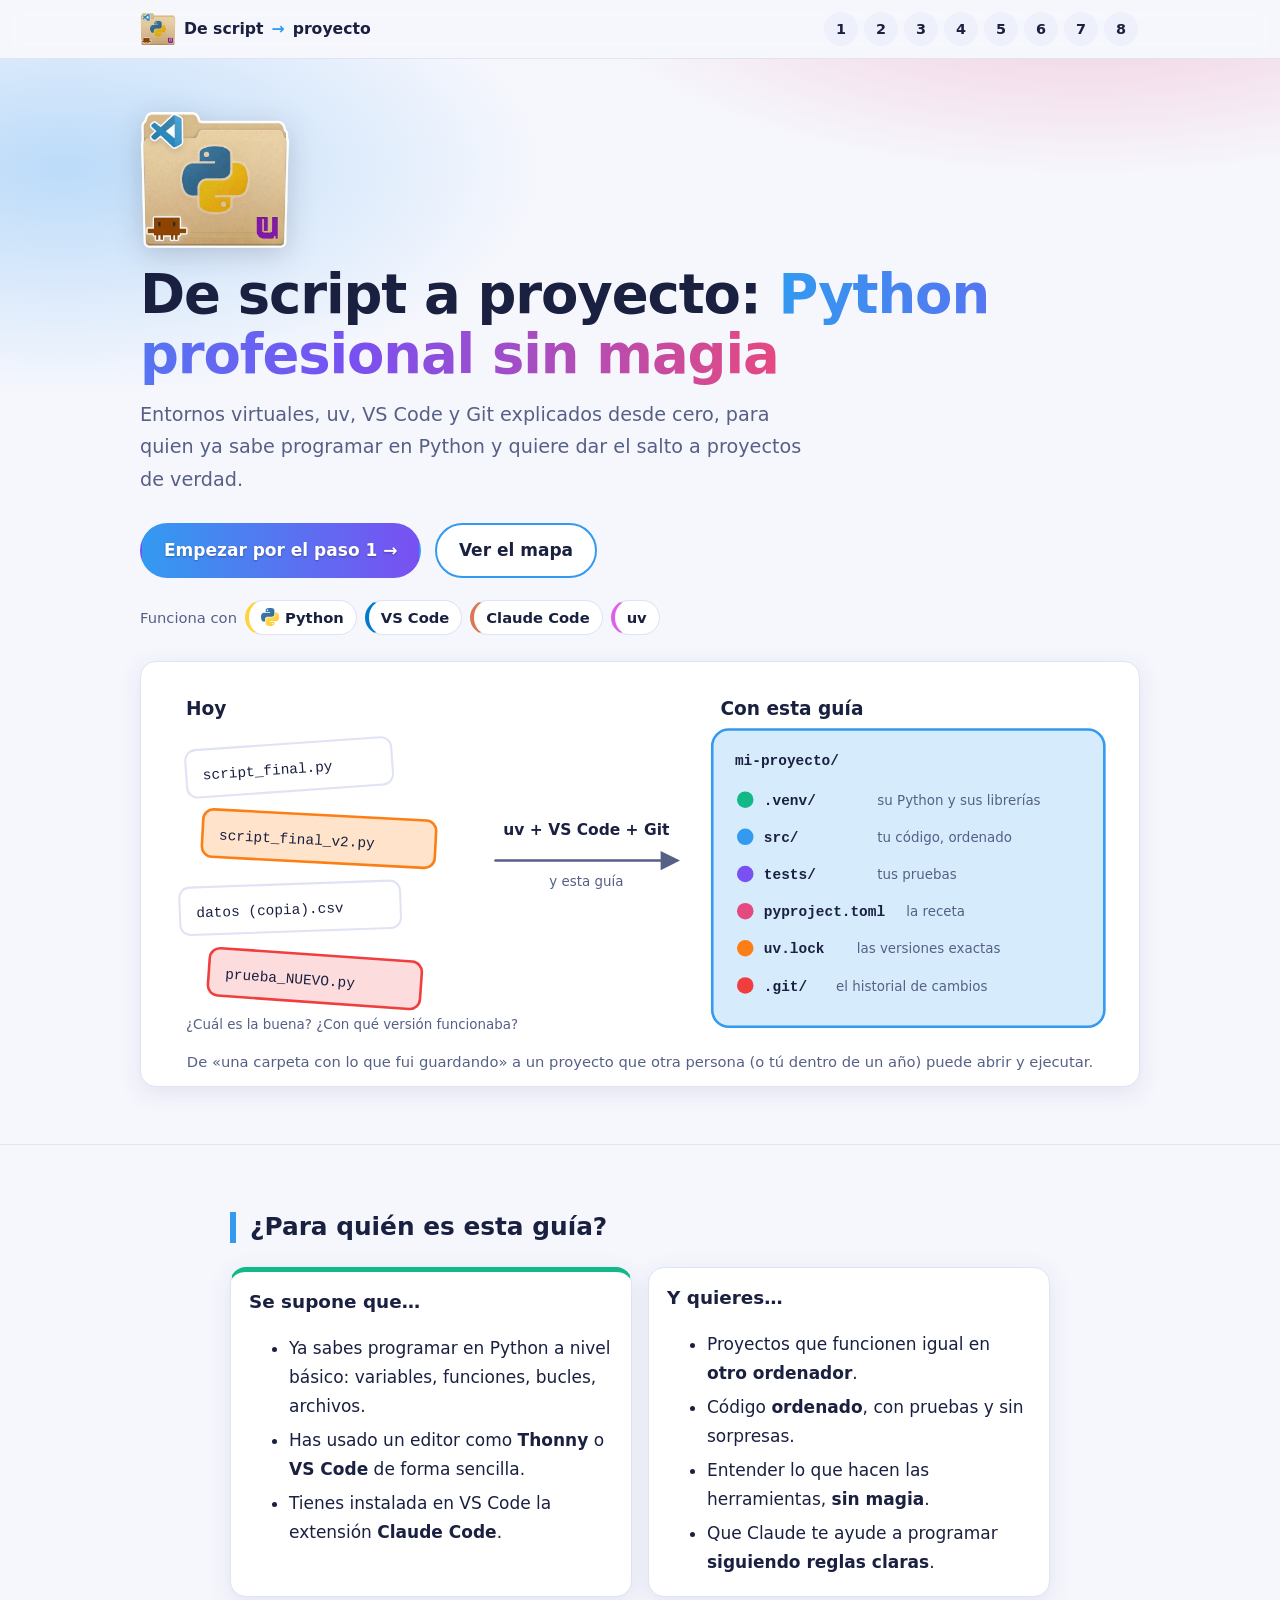
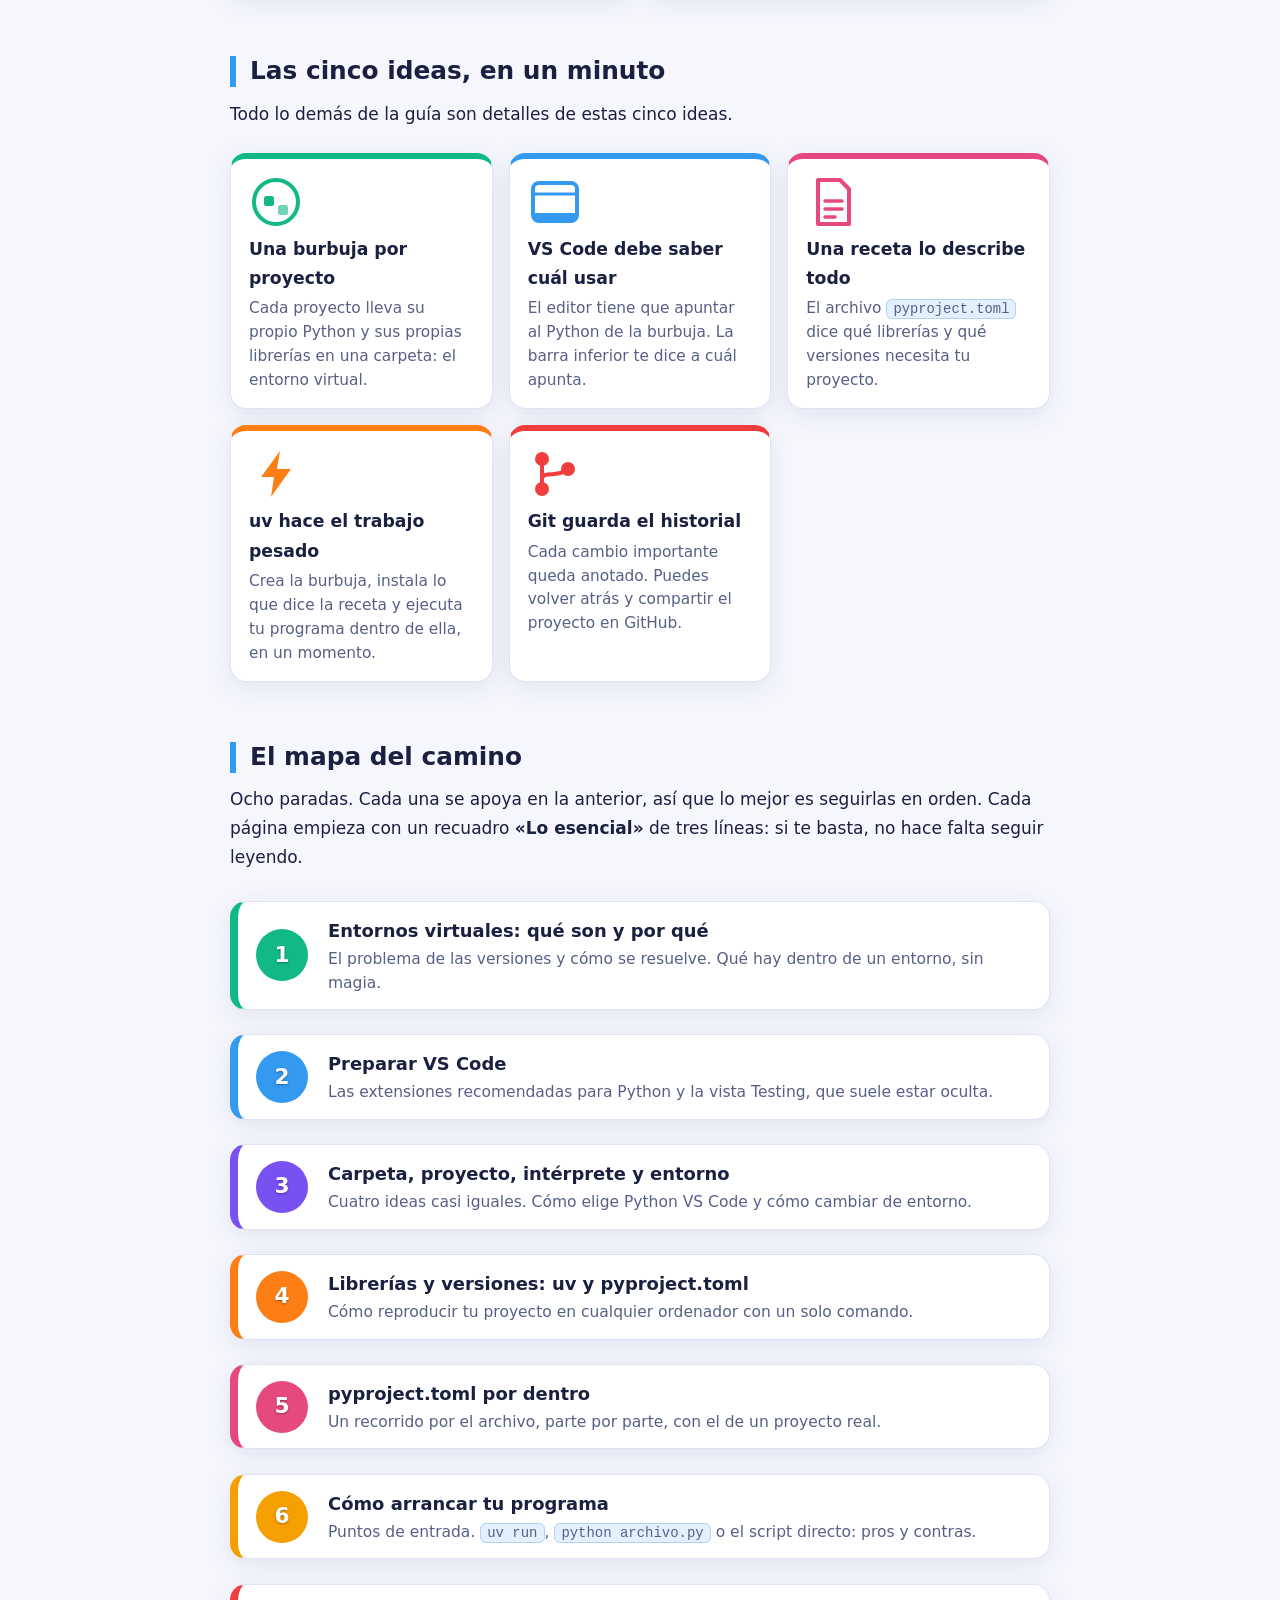
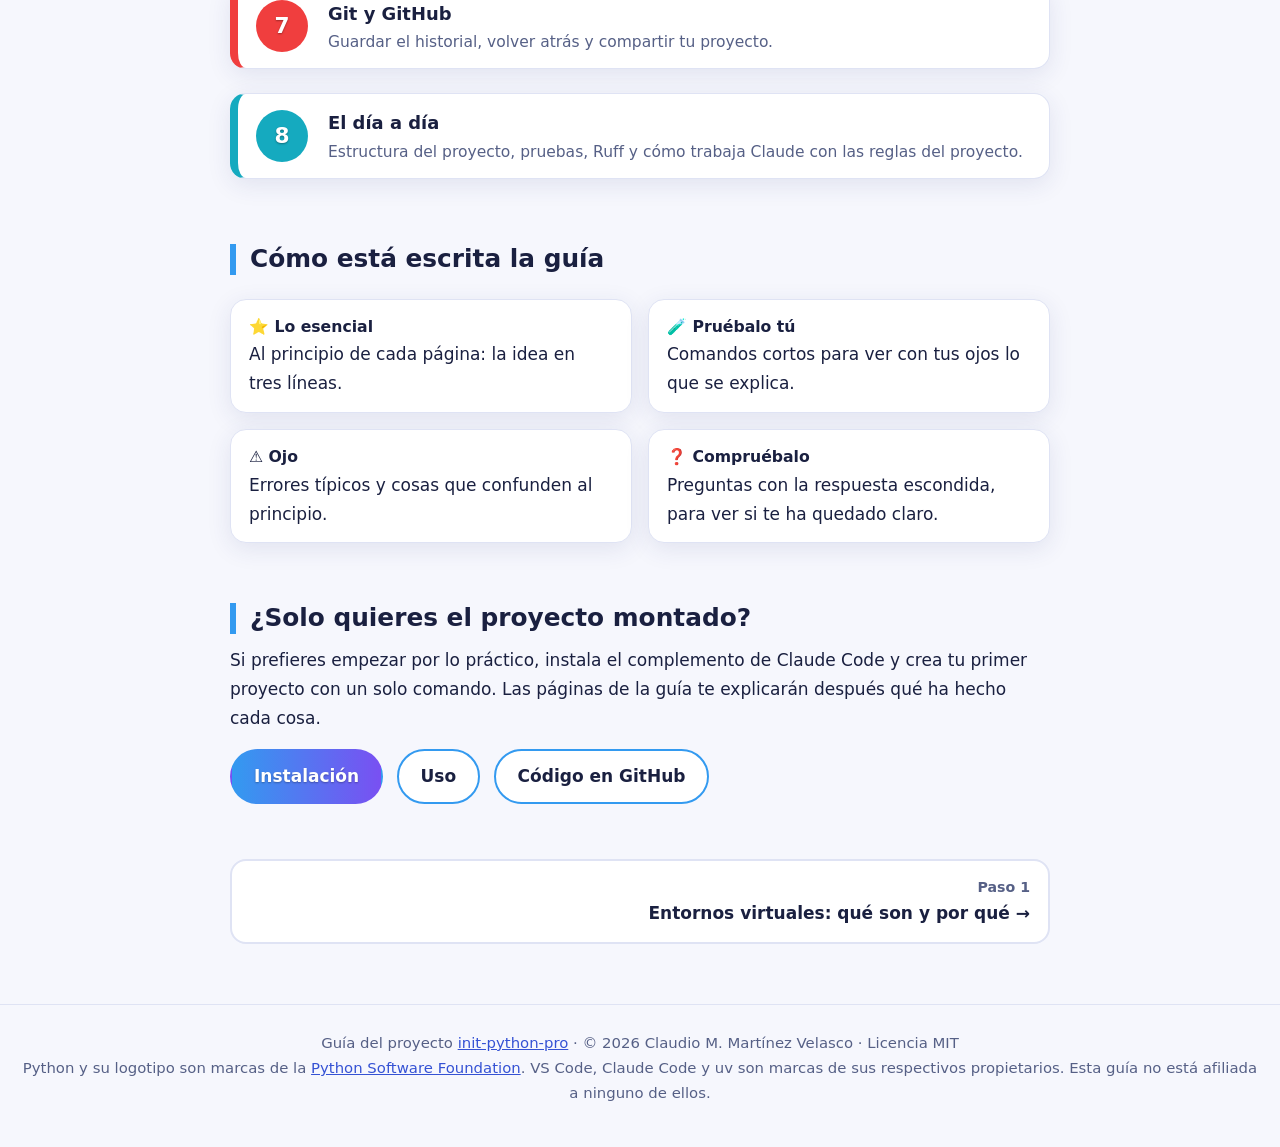
==== commit d1d3181f: "docs: ilustración de la carpeta también en la cabecera de todas las páginas Co-Authored-By: Claude O" ====
--- a/docs/index.html
+++ b/docs/index.html
@@ -14,7 +14,7 @@
 
   <header class="barra">
     <div class="barra-interior">
-      <a class="marca" href="index.html" aria-current="page"><img class="serpiente" src="img/logo.svg" alt="" width="26" height="26">De script <span>→</span> proyecto</a>
+      <a class="marca" href="index.html" aria-current="page"><img class="serpiente" src="img/logo-mix-256.webp" alt="" width="36" height="36">De script <span>→</span> proyecto</a>
       <nav class="camino" aria-label="Pasos de la guía">
         <a href="entornos-virtuales.html" title="1. Entornos virtuales" aria-label="Paso 1: Entornos virtuales">1</a>
         <a href="preparar-vscode.html" title="2. Preparar VS Code" aria-label="Paso 2: Preparar VS Code">2</a>
--- a/docs/estilo.css
+++ b/docs/estilo.css
@@ -101,7 +101,7 @@
   font-size: 0.98rem;
 }
 .marca { display: inline-flex; align-items: center; gap: 8px; }
-.serpiente { width: 26px; height: 26px; flex: none; }
+.serpiente { width: 36px; height: 36px; flex: none; }
 .serpiente.grande { width: 88px; height: 88px; border-radius: 20px; box-shadow: var(--sombra); }
 .hero-serpiente { margin-bottom: 10px; }
 .marca span { color: var(--acento); }
@@ -496,5 +496,5 @@
 .funciona-con { display: flex; flex-wrap: wrap; align-items: center; gap: 8px; margin-top: 18px; color: var(--muted); font-size: 0.92rem; }
 .funciona-con .chip { display: inline-flex; align-items: center; gap: 6px; padding: 4px 12px; border-radius: 999px; background: var(--surface); border: 1px solid var(--border); border-left: 4px solid var(--chip, #ffd43b); color: var(--text); font-weight: 600; }
 .funciona-con .chip img { width: 18px; height: 18px; }
-.logo-portada { width: 150px; height: 150px; border-radius: 28px; box-shadow: var(--sombra); display: block; }
-@media (max-width: 720px) { .logo-portada { width: 110px; height: 110px; border-radius: 22px; } }
+.logo-portada { width: 150px; height: 150px; display: block; filter: drop-shadow(0 6px 14px rgba(20, 24, 40, .18)); }
+@media (max-width: 720px) { .logo-portada { width: 110px; height: 110px; } }
